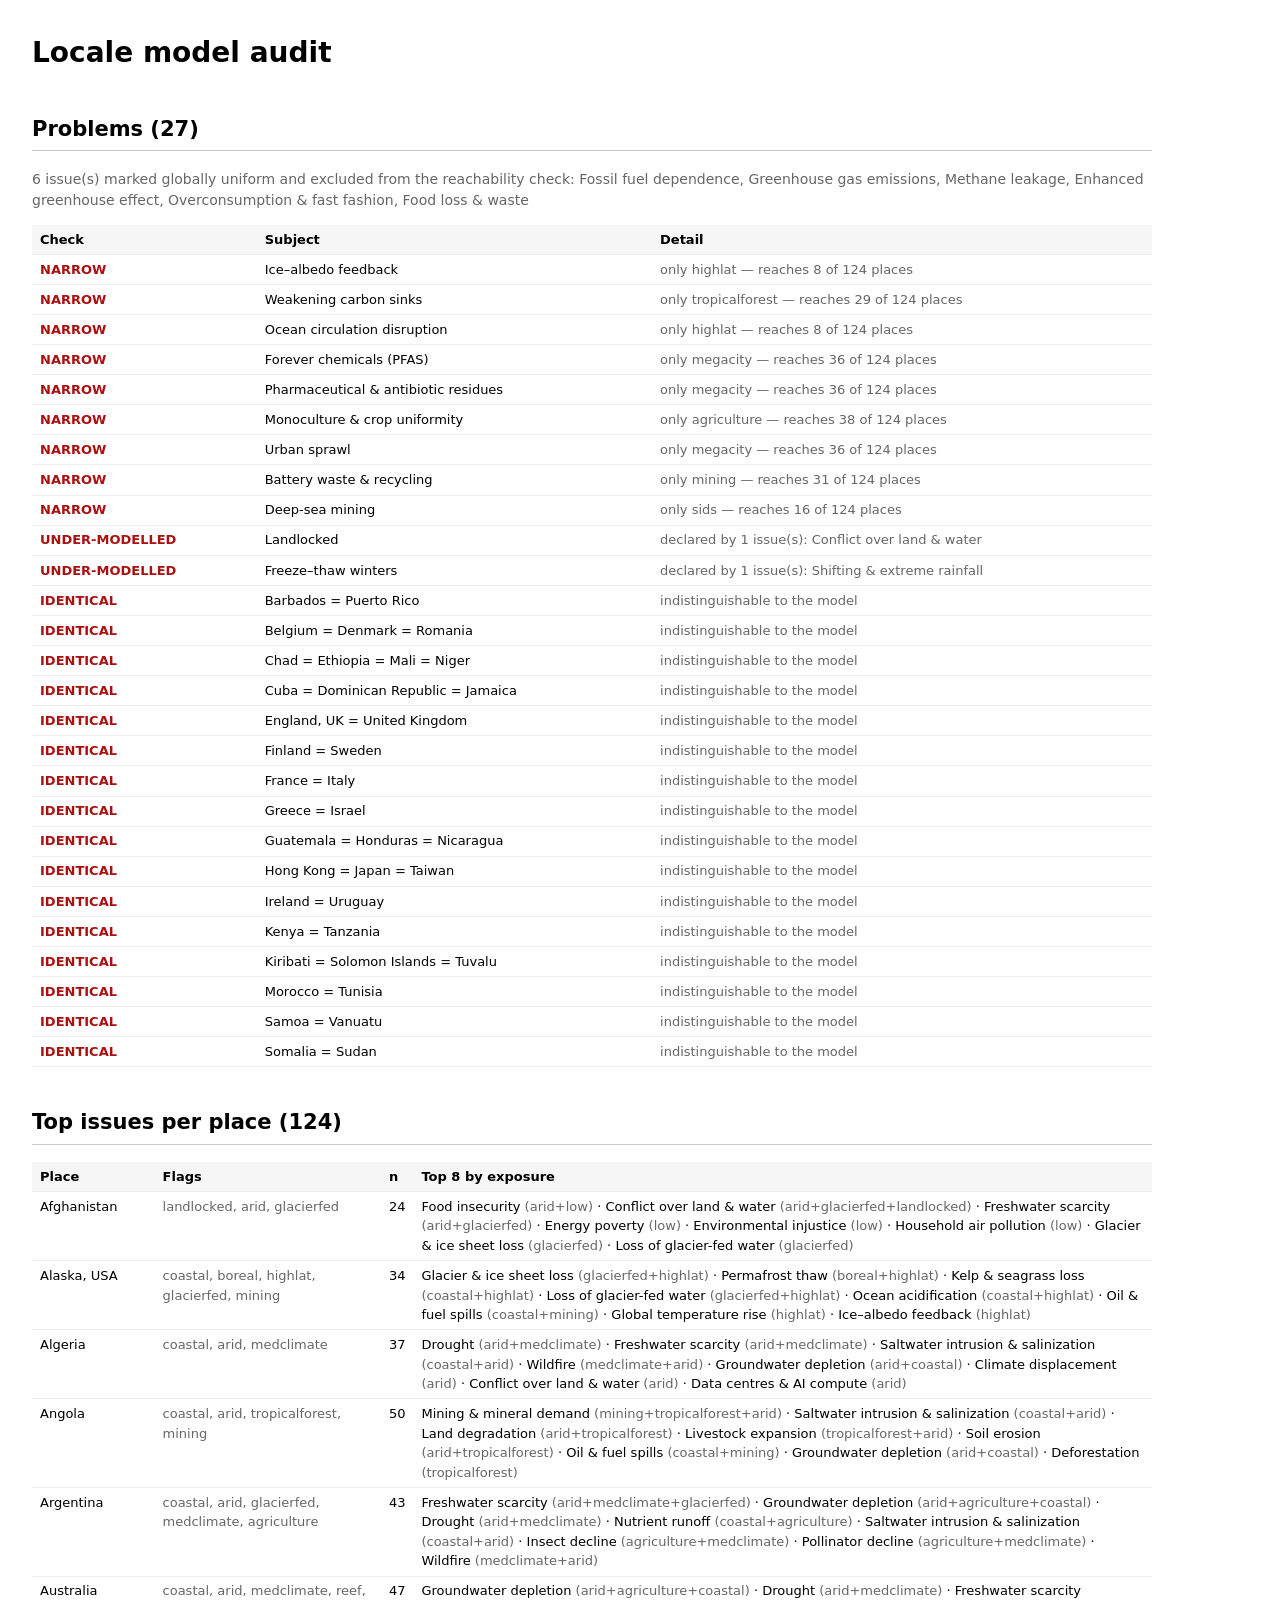
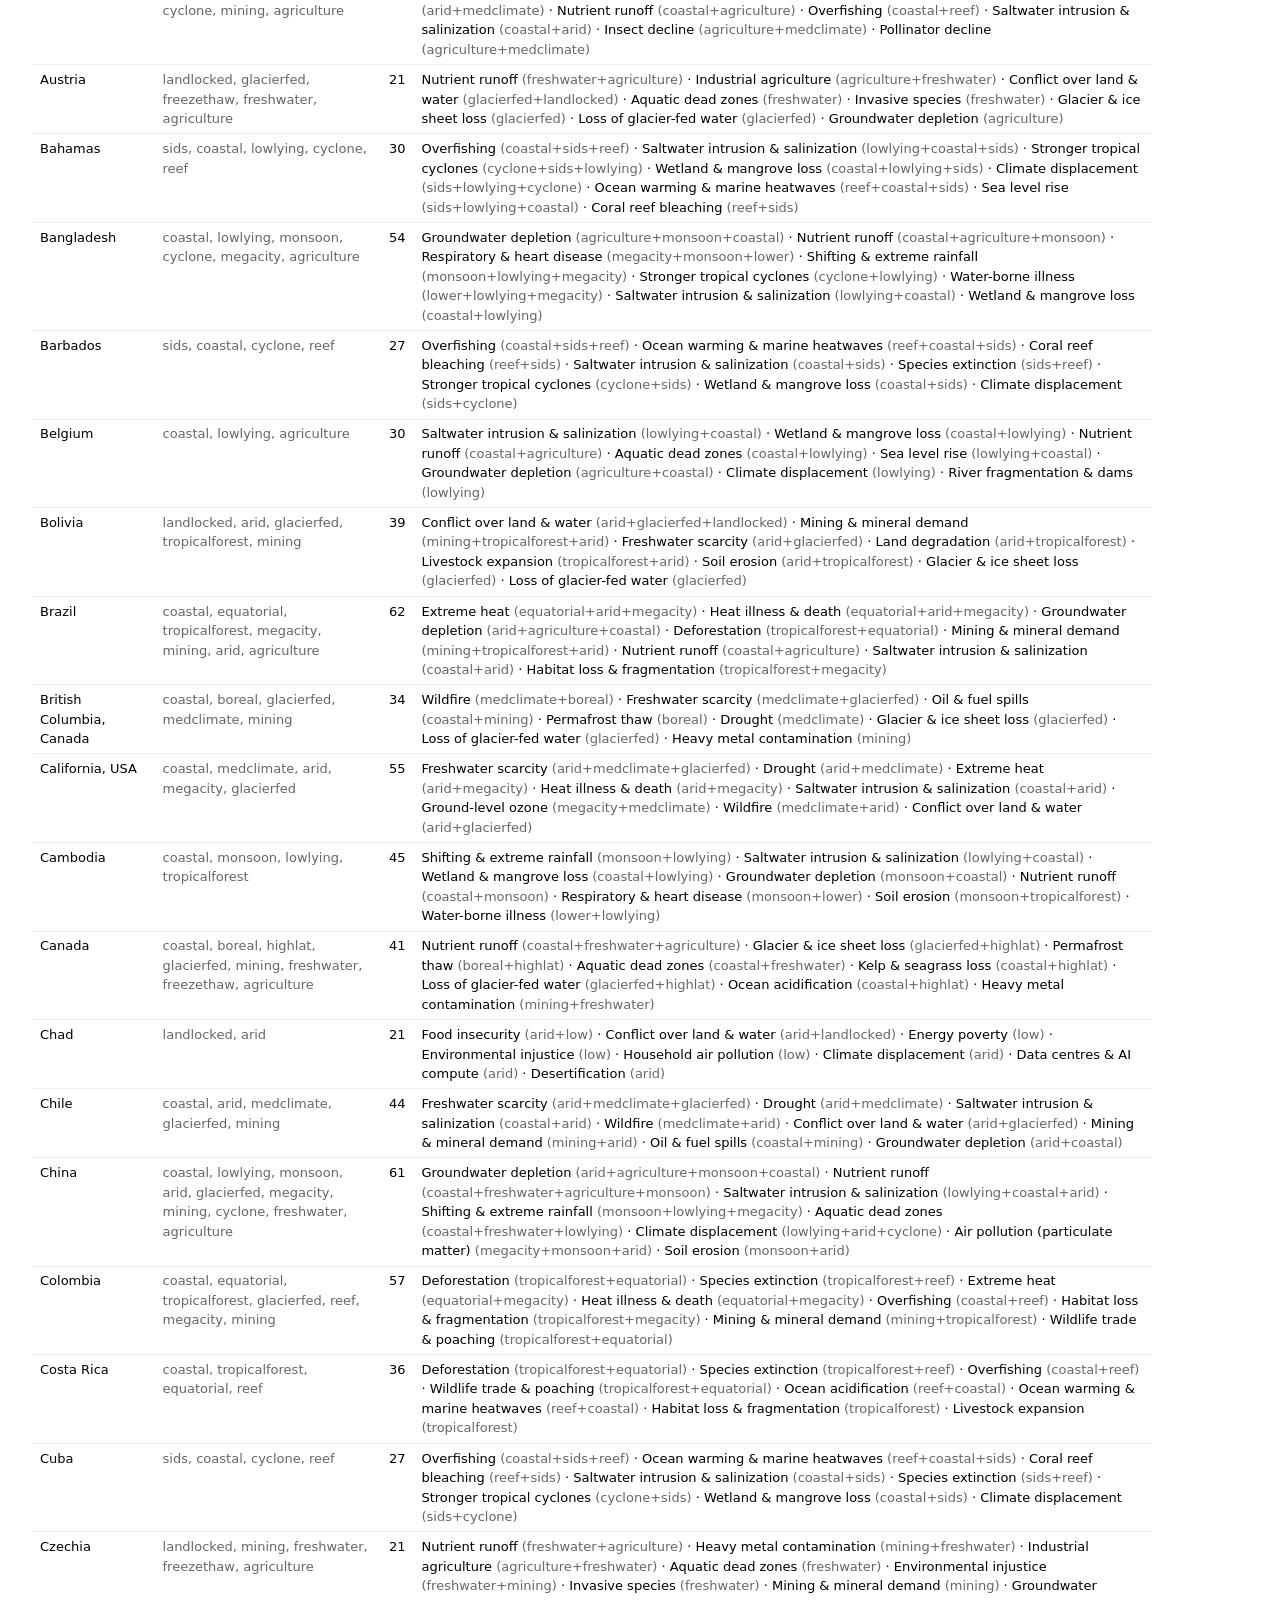
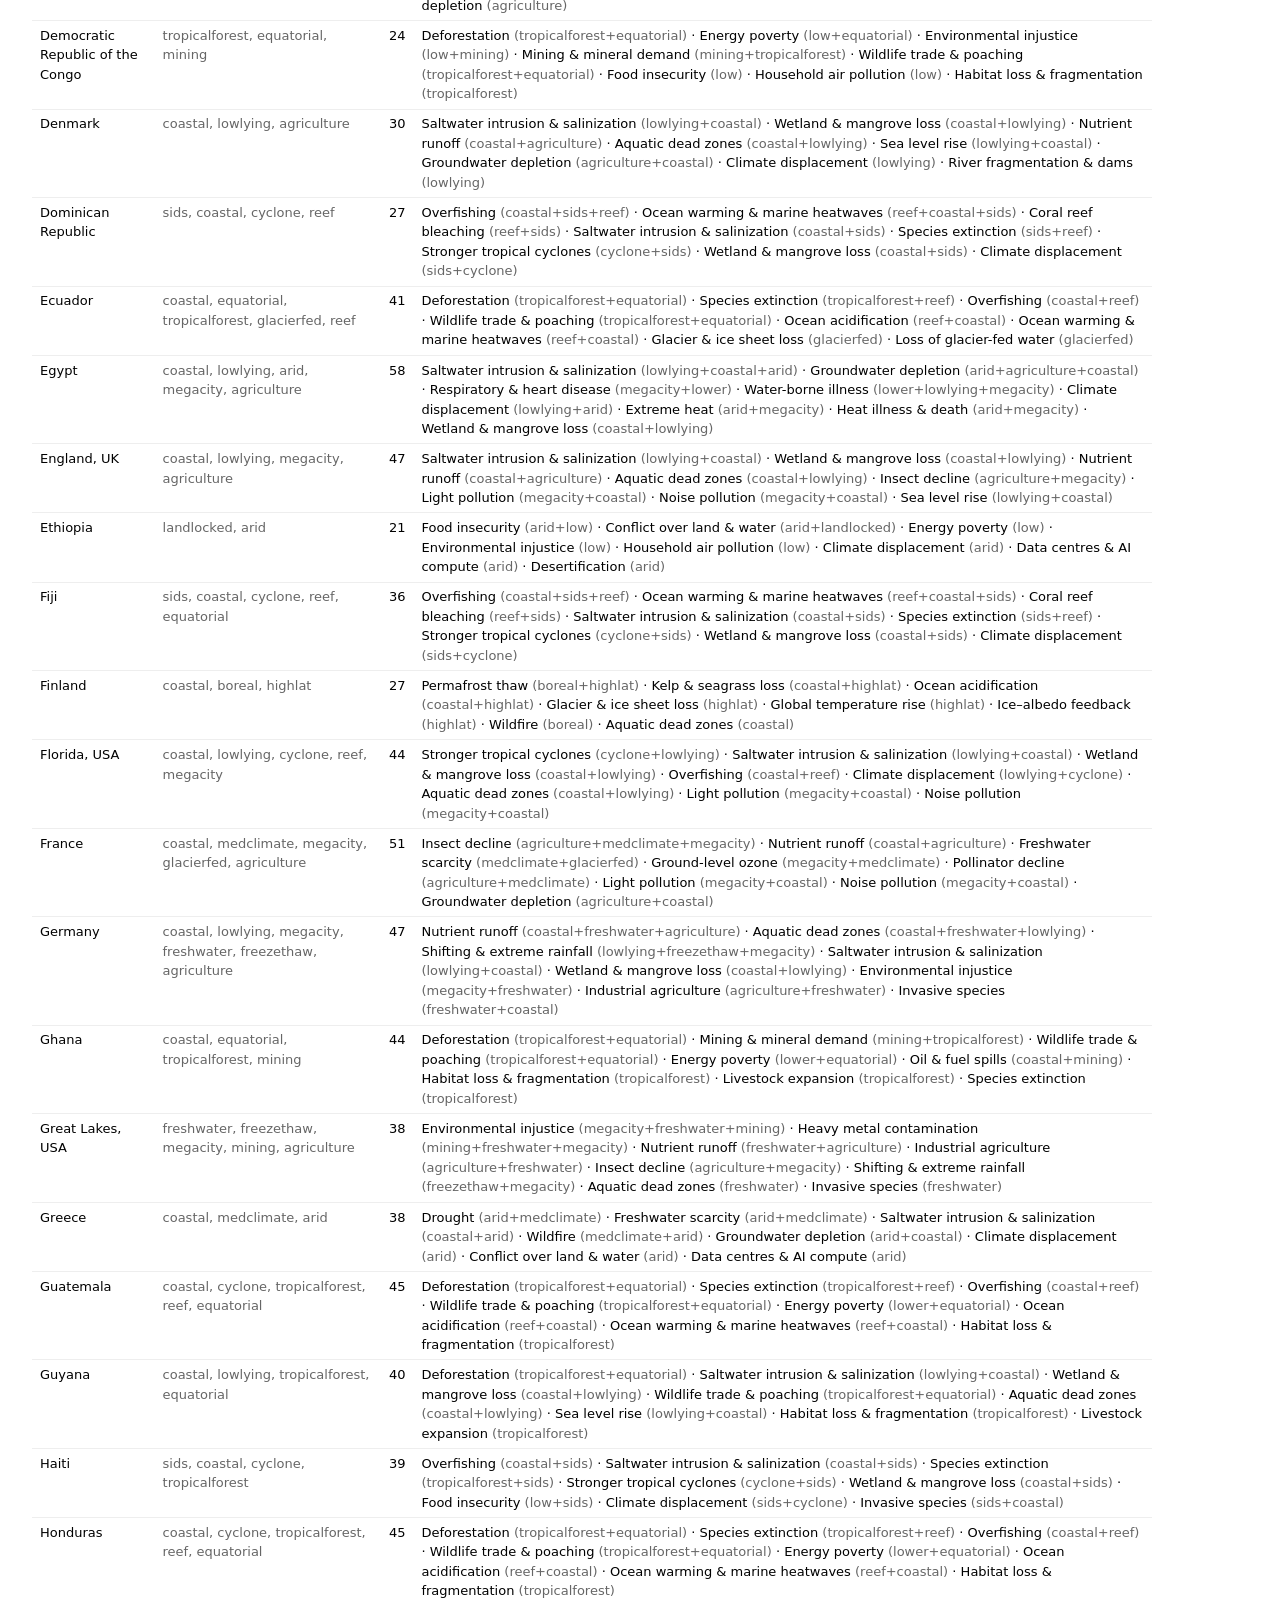
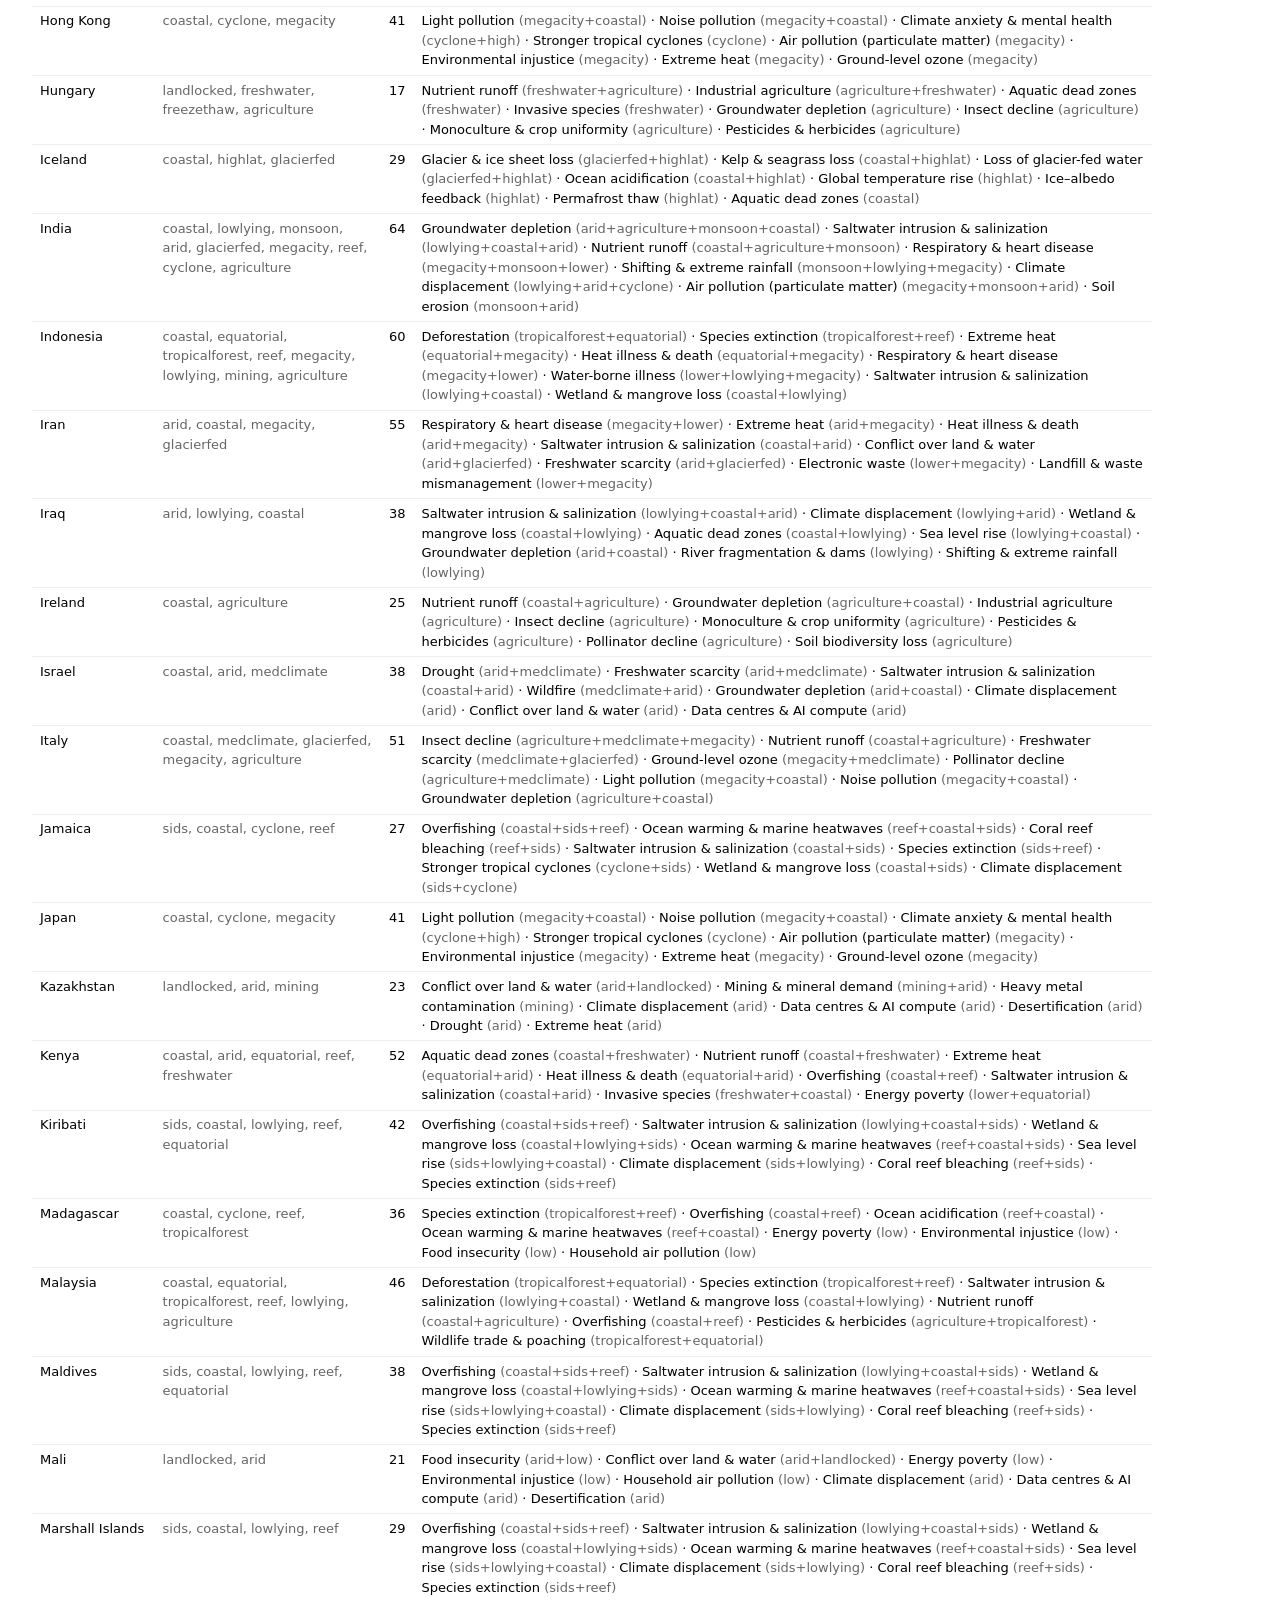
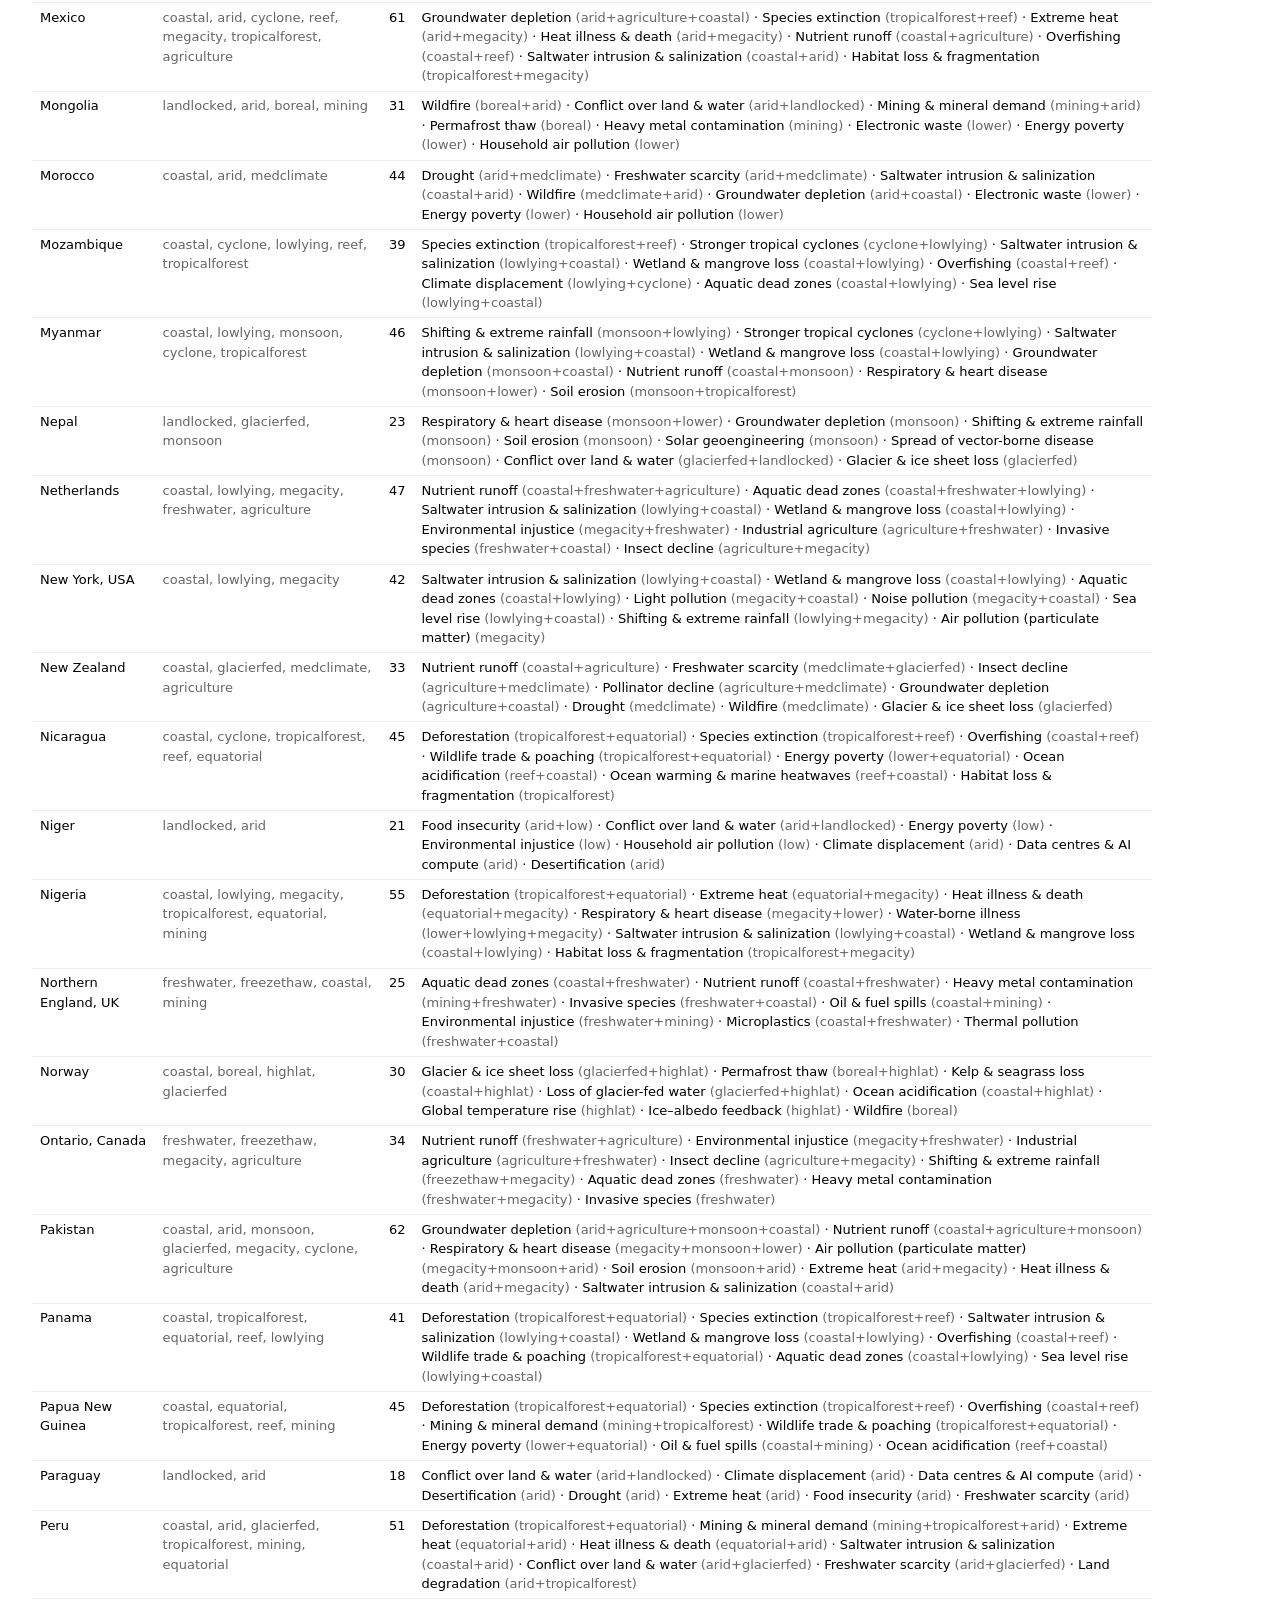
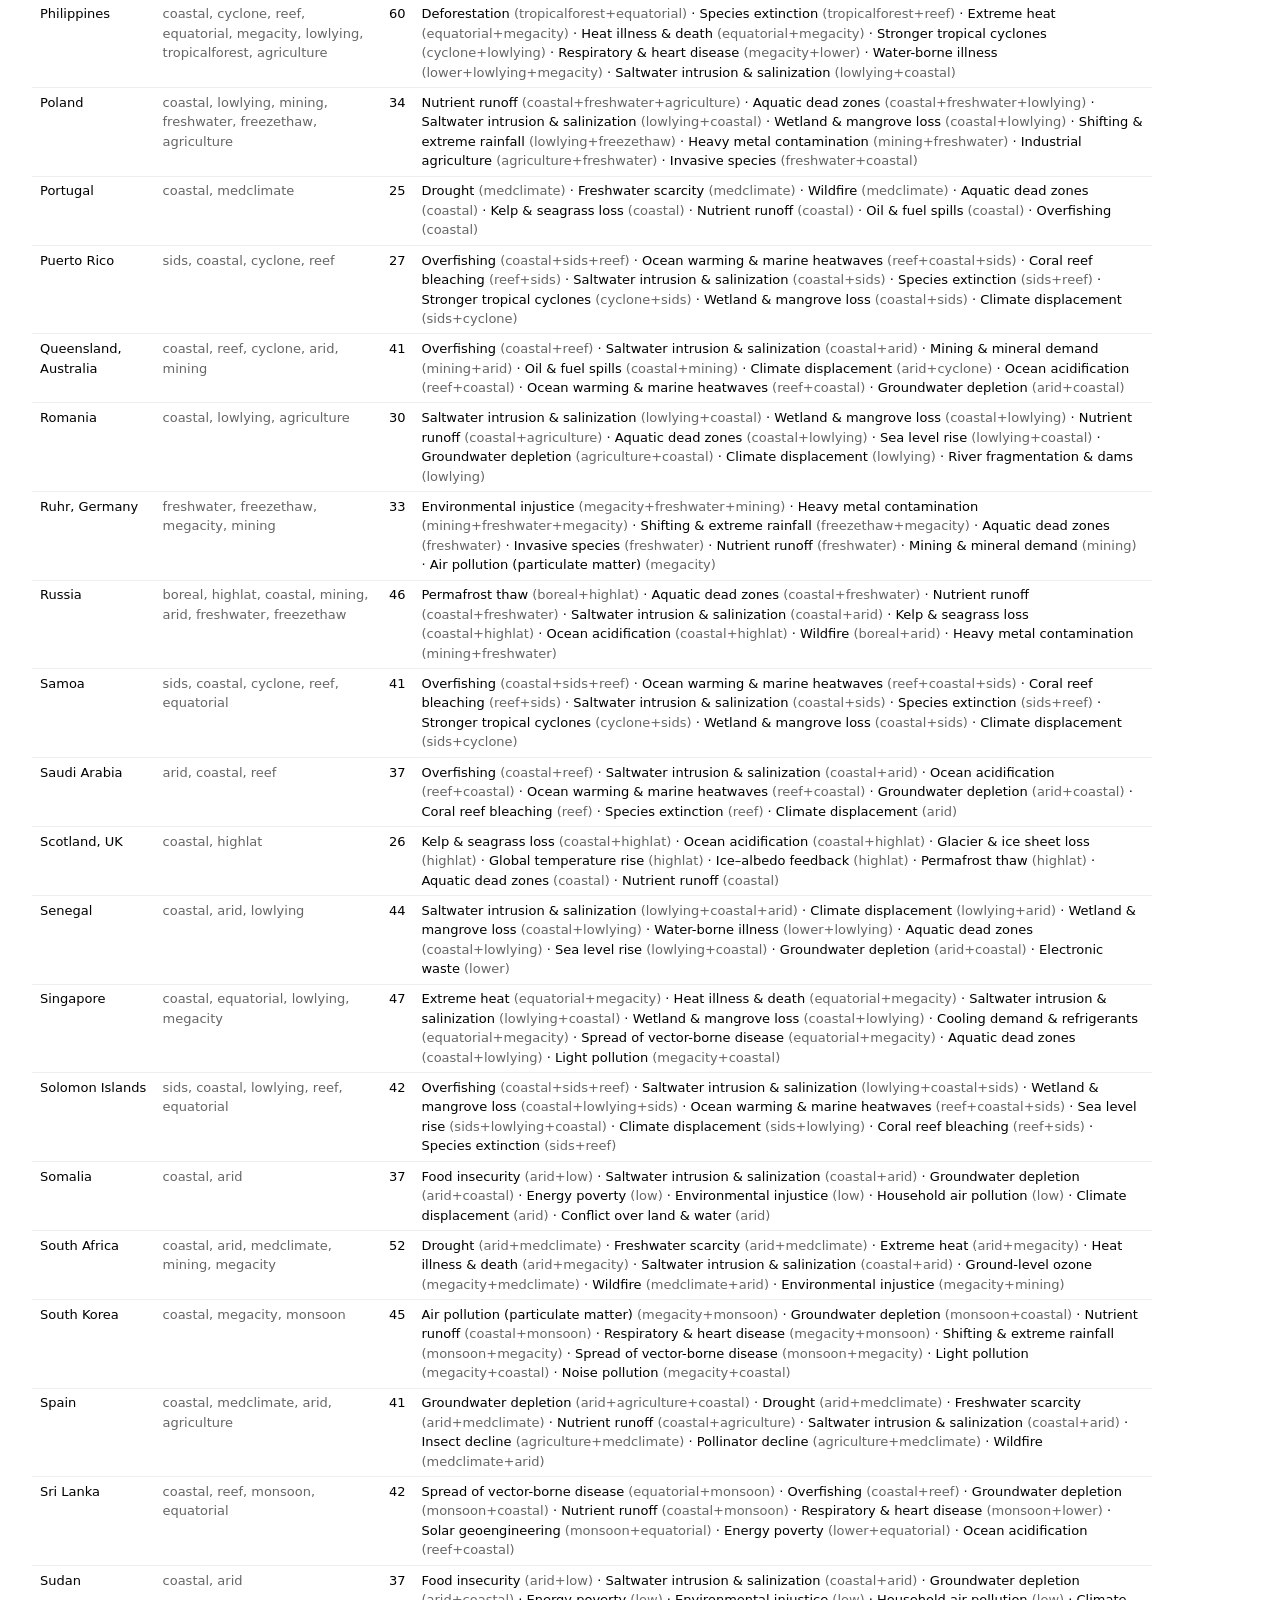
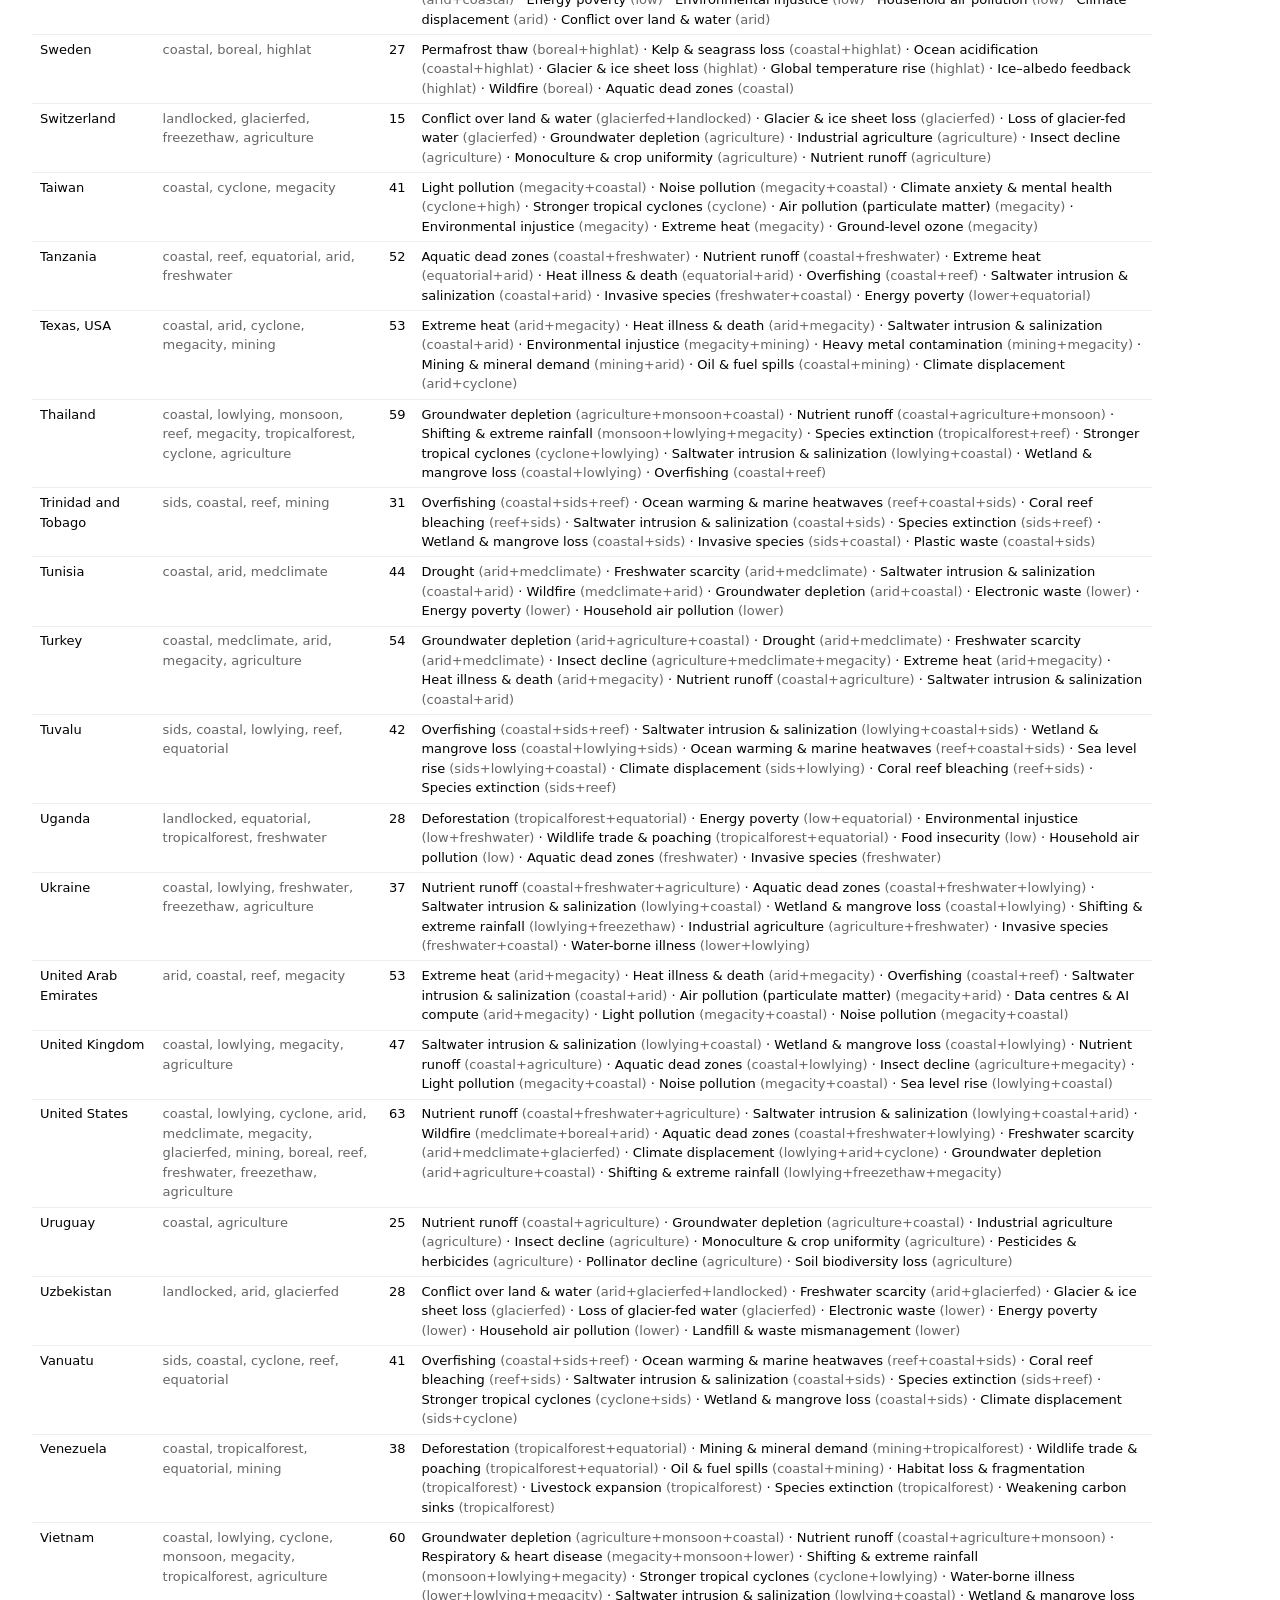
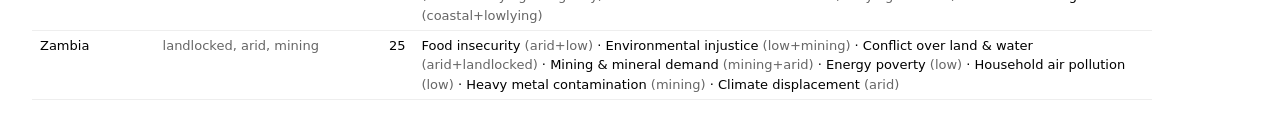
==== tools/locale-audit.html @ 2f81d29c "Audit the locale model, then fix what the audit found tools/locale-audit.html ranks every issue for " ====
<!doctype html>
<meta charset="utf-8">
<title>Locale model audit</title>
<!--
  Ranks every issue for every place using the app's own ECO_LOCALE.assess, and flags
  the shapes that mean a rule is wrong rather than merely coarse.

  It loads src/locale.js rather than reimplementing the scoring, for the same reason
  tools/linkdata.py exists: a second copy of the logic drifts, and then the audit
  blesses exactly the output the app gets wrong. Open it from the served root
  (http://localhost:4186/tools/locale-audit.html) so the relative paths resolve.

  What each check is for:

  UNREACHABLE   an issue with no exposure rules can never surface for anyone. It is
                invisible in the locale panel no matter where the user says they are.
  NARROW        an issue reachable from only one flag is a guess about geography, not
                a rule -- `pesticides` pointing only at tropicalforest meant no
                temperate farming region ever saw it.
  THIN PLACE    a place matching very few issues usually means its flags are wrong or
                missing, not that it has no environmental problems.
  IDENTICAL     two places with identical output are indistinguishable to the model.
                Fine for Tuvalu and Kiribati; a bug for Ireland and Uruguay.
  UNDER-MODELLED a flag almost no issue declares does nothing for the places carrying
                it, so those places fall back to whatever else they happen to have.
  IMPOSSIBLE    a marine issue surfacing for a landlocked place would mean the rules
                engine is not doing what it claims. Structurally it cannot happen;
                the check exists so that stays true.
-->
<style>
  body { font: 14px/1.5 system-ui, sans-serif; margin: 2rem; max-width: 70rem; }
  h2 { margin-top: 2.5rem; border-bottom: 1px solid #ccc; padding-bottom: .3rem; }
  table { border-collapse: collapse; width: 100%; margin-top: .5rem; }
  td, th { border-bottom: 1px solid #eee; padding: .3rem .5rem; text-align: left;
           vertical-align: top; font-size: 13px; }
  th { background: #f6f6f6; }
  .bad { color: #a11; font-weight: 600; }
  .ok { color: #161; }
  .muted { color: #666; }
  code { background: #f2f2f2; padding: 0 .25rem; border-radius: 3px; }
  #out { white-space: normal; }
</style>
<h1>Locale model audit</h1>
<div id="out">Loading…</div>

<script src="../data/schema.js"></script>
<script src="../data/nodes-a.js"></script>
<script src="../data/nodes-b.js"></script>
<script src="../data/nodes-c.js"></script>
<script src="../data/solutions.js"></script>
<script src="../data/links.js"></script>
<script src="../data/links-c.js"></script>
<script src="../data/keywords.js"></script>
<script src="../data/regions.js"></script>
<script src="../src/locale.js"></script>
<script>
(function () {
  const R = window.ECO_REGIONS;
  const L = window.ECO_LOCALE;
  const issues = window.ECO.nodes.filter(n => n.kind === 'issue');
  const links = window.ECO.links;
  const esc = s => String(s).replace(/[&<>]/g, c => ({ '&': '&amp;', '<': '&lt;', '>': '&gt;' }[c]));

  const THIN_PLACE = 10;      // issues; below this a place is telling us its flags are wrong
  const NARROW_ISSUE = 1;     // exposure rules; at or below this the rule is a guess
  const UNDER_MODELLED = 2;   // issues declaring a flag

  /* Issues that require a sea to be next to. Deliberately excludes oil-spills, which
     the first run flagged for Bolivia, Mongolia and the Ruhr: that node covers inland
     pipeline and fuel spills too and legitimately declares `mining`. The check found
     a real bug on its first run -- coral-bleaching declared `equatorial`, so landlocked
     DRC and Uganda surfaced reef bleaching at high exposure -- and one false positive
     of its own, which is this line. */
  const MARINE = ['coral-bleaching', 'kelp-seagrass-loss', 'overfishing', 'acidification',
                  'sea-level', 'deep-sea-mining'];

  const assessed = R.PLACES.map(p => {
    const a = L.assess(issues, links, p);
    return { place: p, exposed: a.exposed, key: a.exposed.map(r => r.node.id).join(',') };
  });

  const out = [];
  const problems = [];

  /* ── issue reachability ────────────────────────────────────────────────── */
  const ruleCount = {};
  issues.forEach(n => { ruleCount[n.id] = (n.local.exp || []).length; });
  const reach = {};
  issues.forEach(n => { reach[n.id] = 0; });
  assessed.forEach(a => a.exposed.forEach(r => { reach[r.node.id]++; }));

  /* `local.uniform` marks an issue whose exposure genuinely does not vary by place --
     the greenhouse effect is the same physics everywhere, and emissions are a global
     stock. Those legitimately have no exposure rules, and without the marker they were
     indistinguishable from an issue whose rules someone forgot to write. */
  const unreachable = issues.filter(n => ruleCount[n.id] === 0 && !n.local.uniform);
  const uniform = issues.filter(n => n.local.uniform);
  const narrow = issues.filter(n => ruleCount[n.id] > 0 && ruleCount[n.id] <= NARROW_ISSUE);

  unreachable.forEach(n => problems.push(['UNREACHABLE', n.label,
    'no exposure rules and not marked uniform — cannot surface for any place']));
  narrow.forEach(n => problems.push(['NARROW', n.label,
    'only ' + (n.local.exp || []).map(e => e[0]).join(', ')
    + ' — reaches ' + reach[n.id] + ' of ' + R.PLACES.length + ' places']));

  /* ── flags almost nothing declares ─────────────────────────────────────── */
  const declaredBy = {};
  Object.keys(R.FLAGS).forEach(f => { declaredBy[f] = []; });
  issues.forEach(n => (n.local.exp || []).forEach(([t]) => {
    if (declaredBy[t]) declaredBy[t].push(n.label);
  }));
  Object.entries(declaredBy).forEach(([f, list]) => {
    if (list.length < UNDER_MODELLED) problems.push(['UNDER-MODELLED', R.FLAGS[f].label,
      'declared by ' + list.length + ' issue(s)' + (list.length ? ': ' + list.join(', ') : '')]);
  });

  /* ── thin and identical places ─────────────────────────────────────────── */
  assessed.forEach(a => {
    if (a.exposed.length < THIN_PLACE) problems.push(['THIN PLACE', a.place.name,
      'matches only ' + a.exposed.length + ' issues from flags [' + a.place.flags.join(', ') + ']']);
  });
  const byKey = {};
  assessed.forEach(a => { (byKey[a.key] = byKey[a.key] || []).push(a.place.name); });
  Object.values(byKey).filter(g => g.length > 1).forEach(g => {
    problems.push(['IDENTICAL', g.join(' = '), 'indistinguishable to the model']);
  });

  /* ── structural impossibility ──────────────────────────────────────────── */
  assessed.forEach(a => {
    if (a.place.flags.includes('coastal') || a.place.flags.includes('sids')) return;
    a.exposed.forEach(r => {
      if (MARINE.includes(r.node.id)) problems.push(['IMPOSSIBLE', a.place.name,
        'landlocked place surfaced marine issue "' + r.node.label + '"']);
    });
  });

  out.push('<h2>Problems (' + problems.length + ')</h2>');
  out.push('<p class="muted">' + uniform.length + ' issue(s) marked globally uniform and '
    + 'excluded from the reachability check: '
    + uniform.map(n => esc(n.label)).join(', ') + '</p>');
  if (!problems.length) out.push('<p class="ok">None. Every issue reachable, no thin or duplicate places.</p>');
  else {
    out.push('<table><tr><th>Check</th><th>Subject</th><th>Detail</th></tr>');
    problems.forEach(([k, s, d]) => out.push(
      `<tr><td class="bad">${esc(k)}</td><td>${esc(s)}</td><td class="muted">${esc(d)}</td></tr>`));
    out.push('</table>');
  }

  /* ── the full ranking, for eyeballing ──────────────────────────────────── */
  out.push('<h2>Top issues per place (' + R.PLACES.length + ')</h2>');
  out.push('<table><tr><th>Place</th><th>Flags</th><th>n</th><th>Top 8 by exposure</th></tr>');
  assessed.slice().sort((a, b) => a.place.name.localeCompare(b.place.name)).forEach(a => {
    const top = a.exposed.slice(0, 8).map(r =>
      esc(r.node.label) + '<span class="muted"> (' + r.exposure.map(e => e.token).join('+') + ')</span>');
    out.push(`<tr><td>${esc(a.place.name)}</td>`
      + `<td class="muted">${esc(a.place.flags.join(', '))}</td>`
      + `<td${a.exposed.length < THIN_PLACE ? ' class="bad"' : ''}>${a.exposed.length}</td>`
      + `<td>${top.join(' · ') || '<span class="bad">nothing</span>'}</td></tr>`);
  });
  out.push('</table>');

  document.getElementById('out').innerHTML = out.join('\n');
})();
</script>
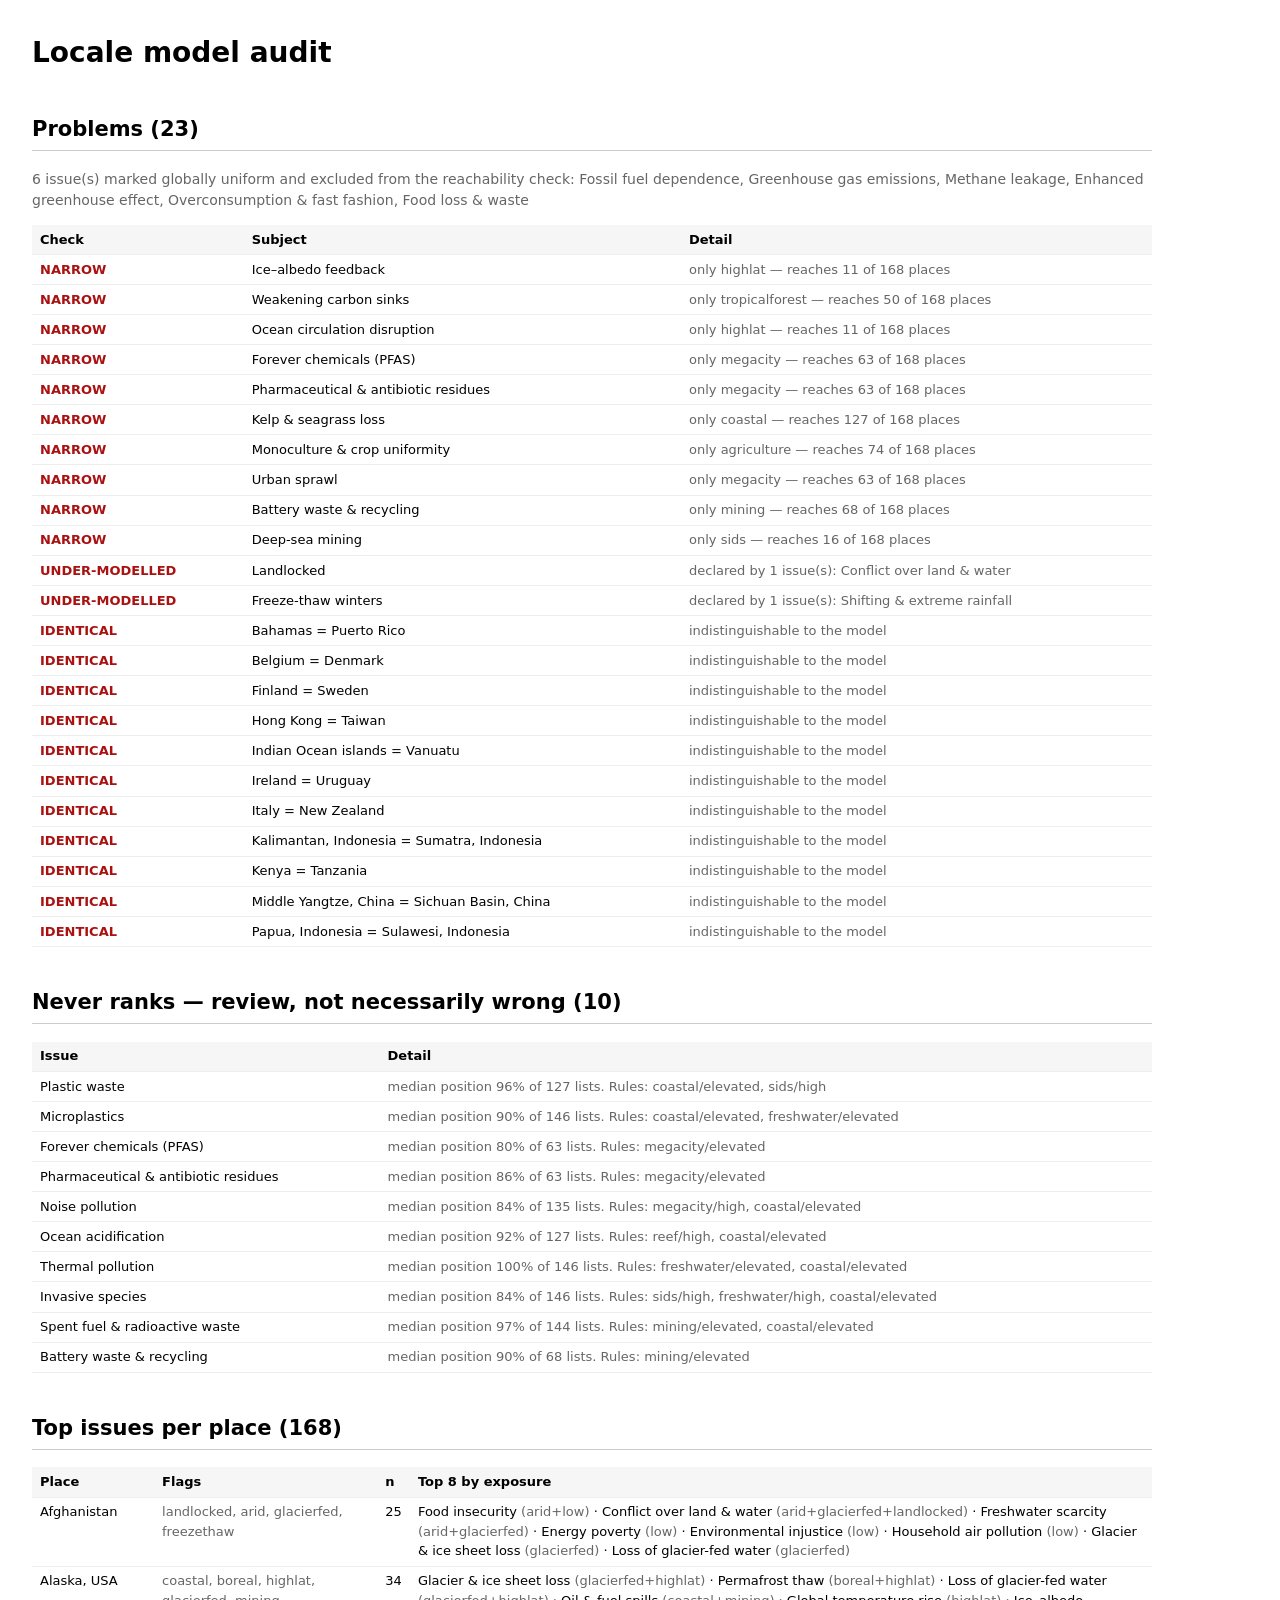
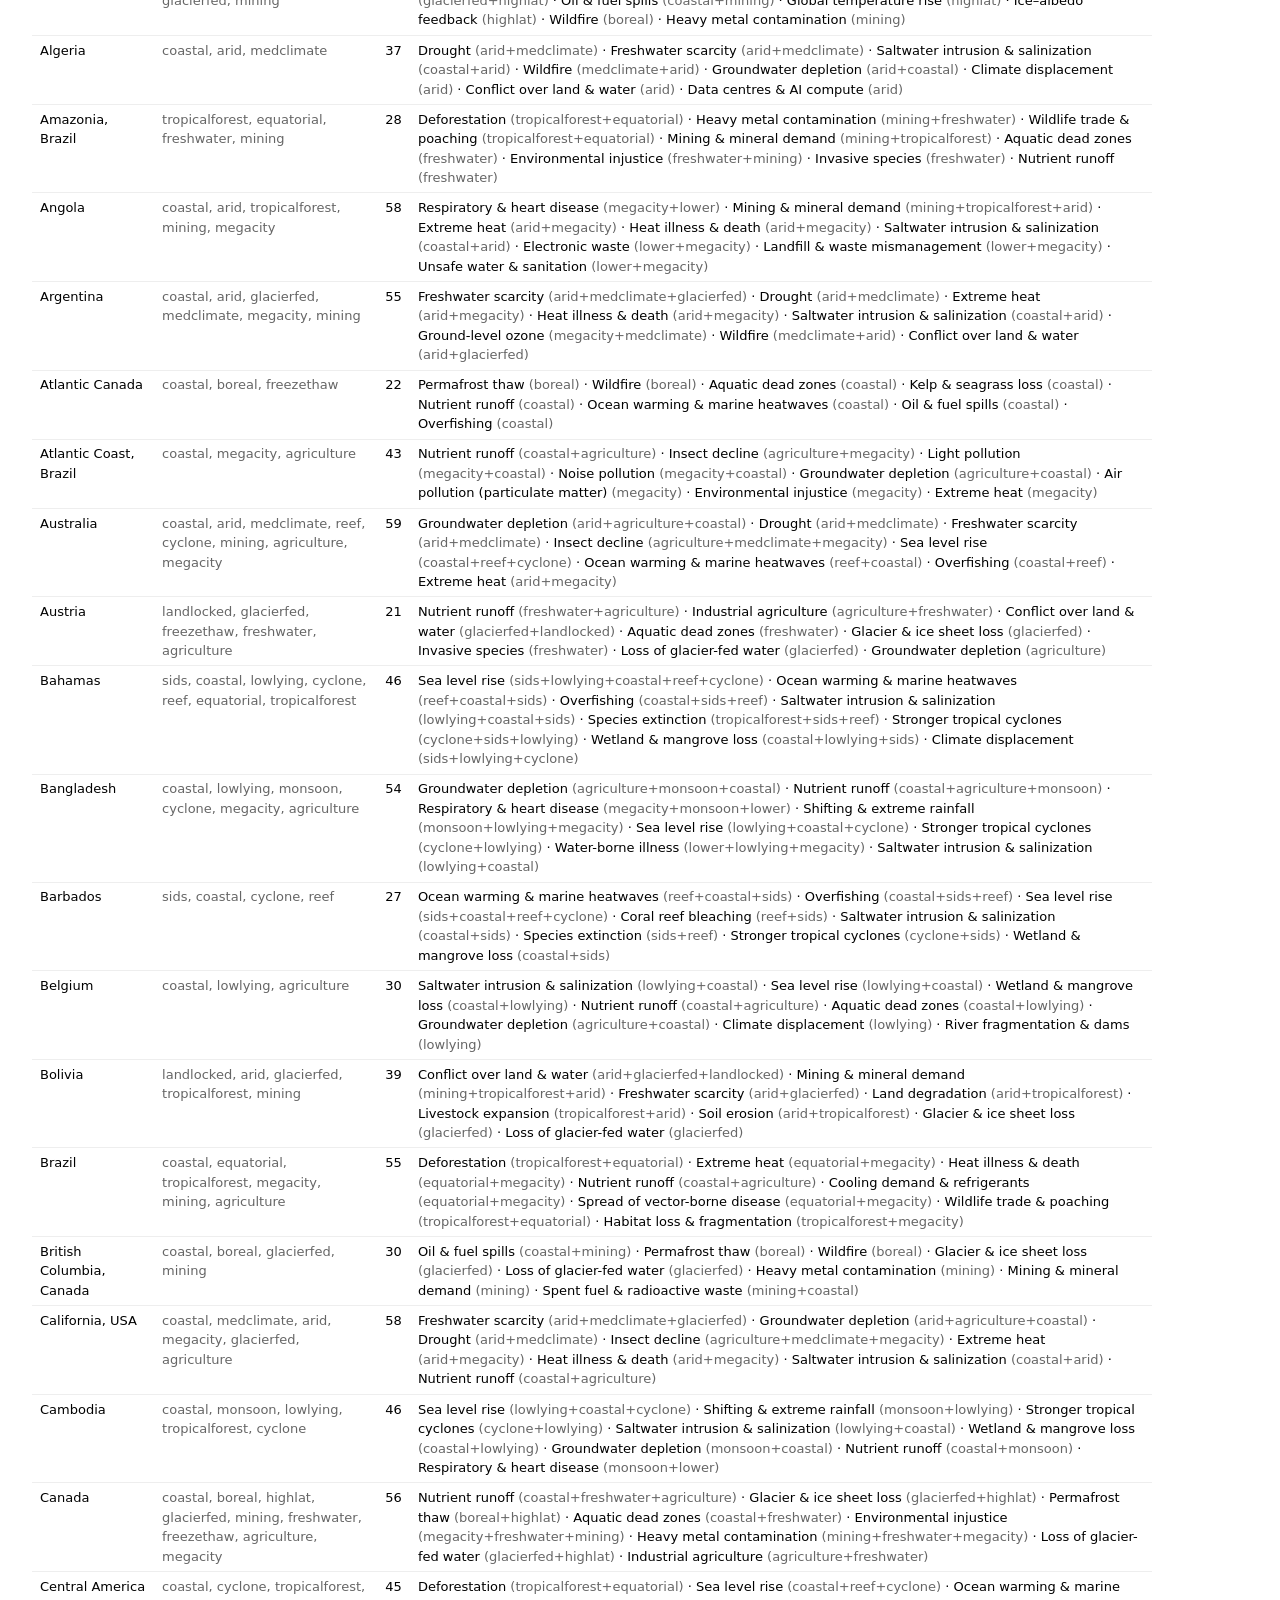
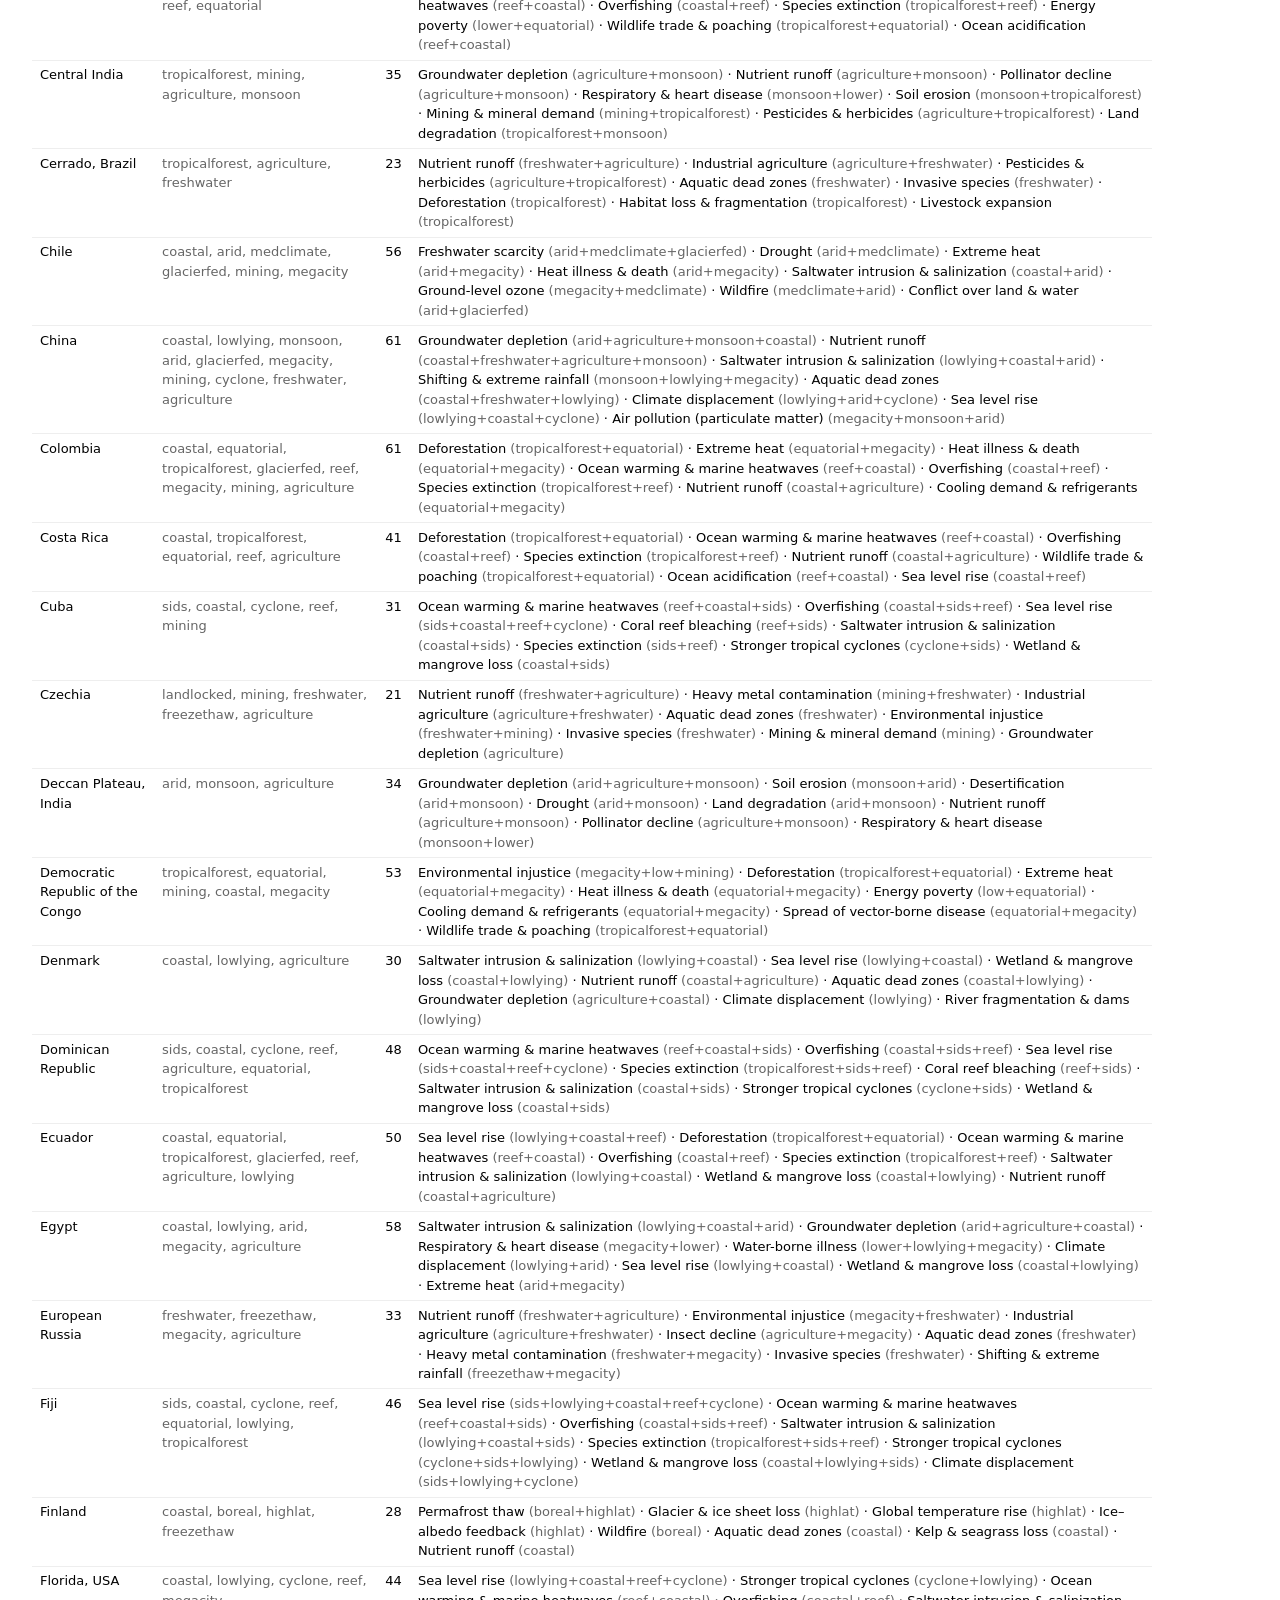
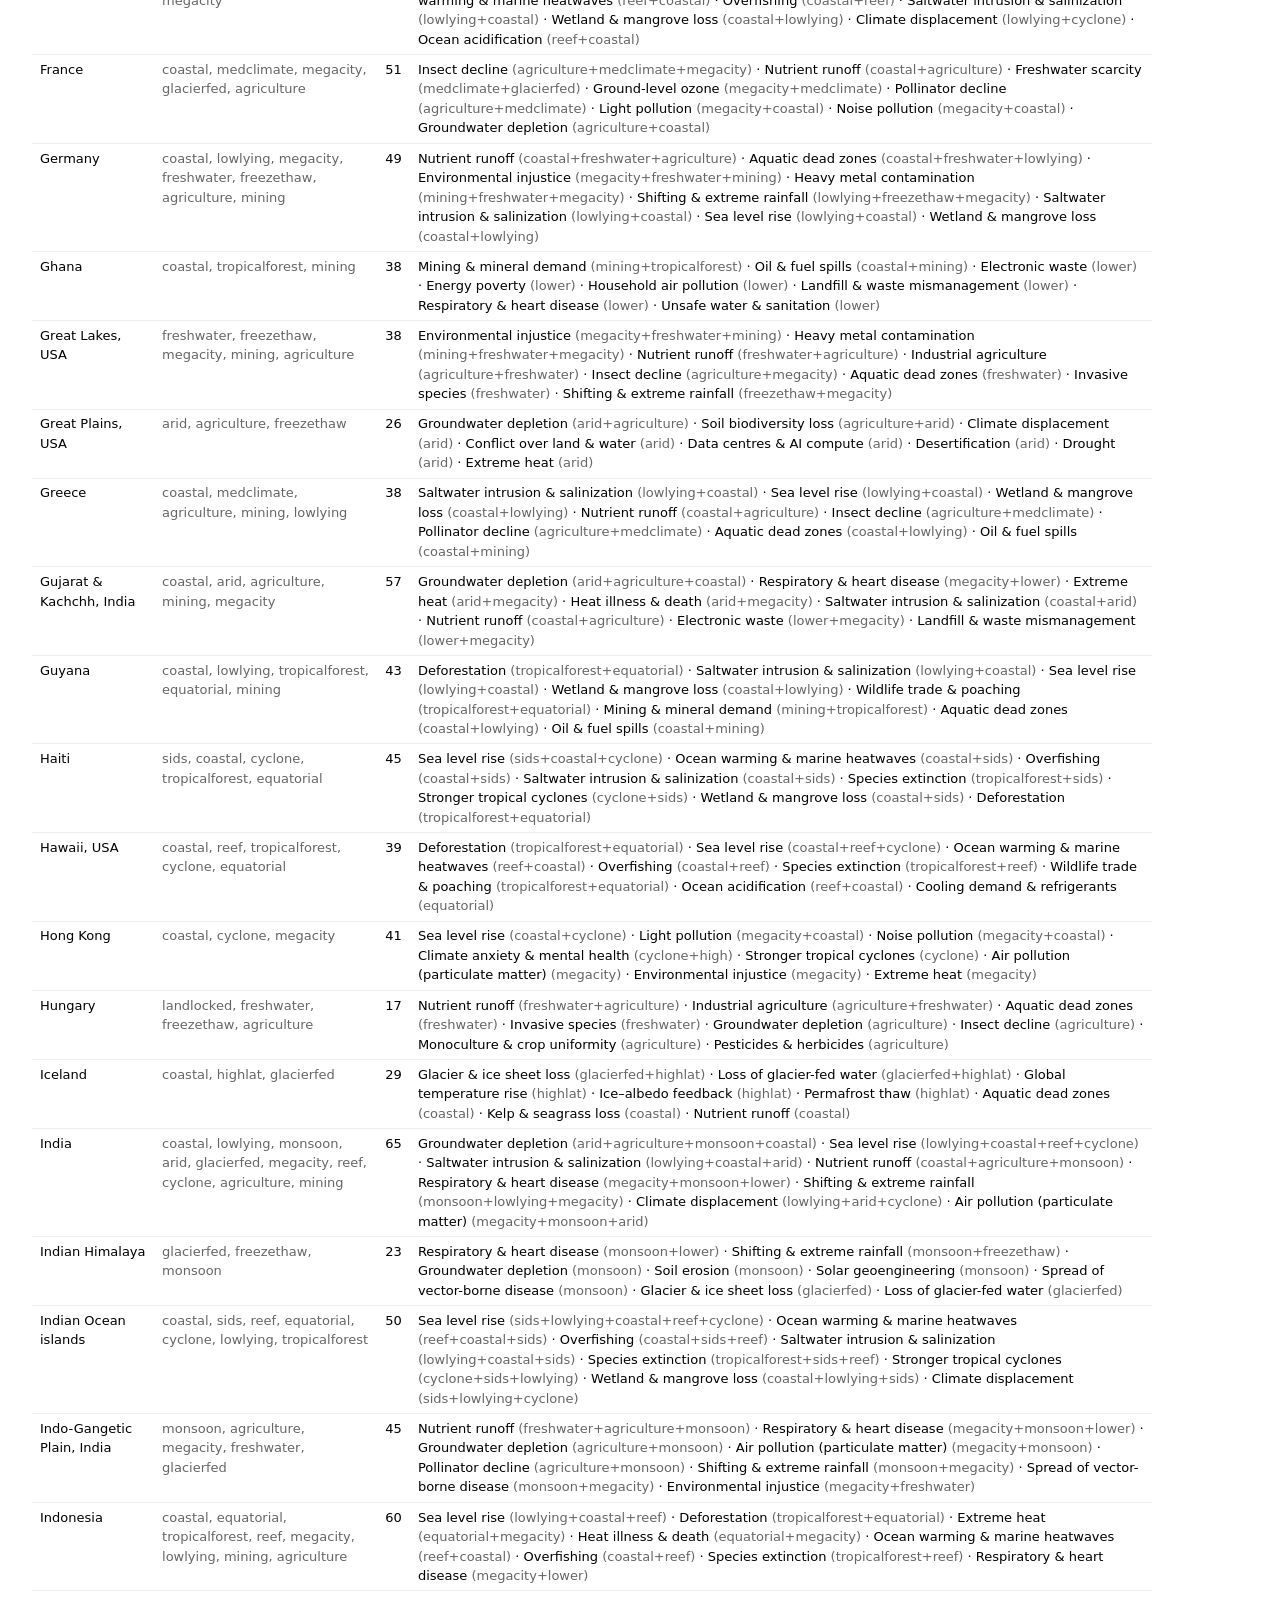
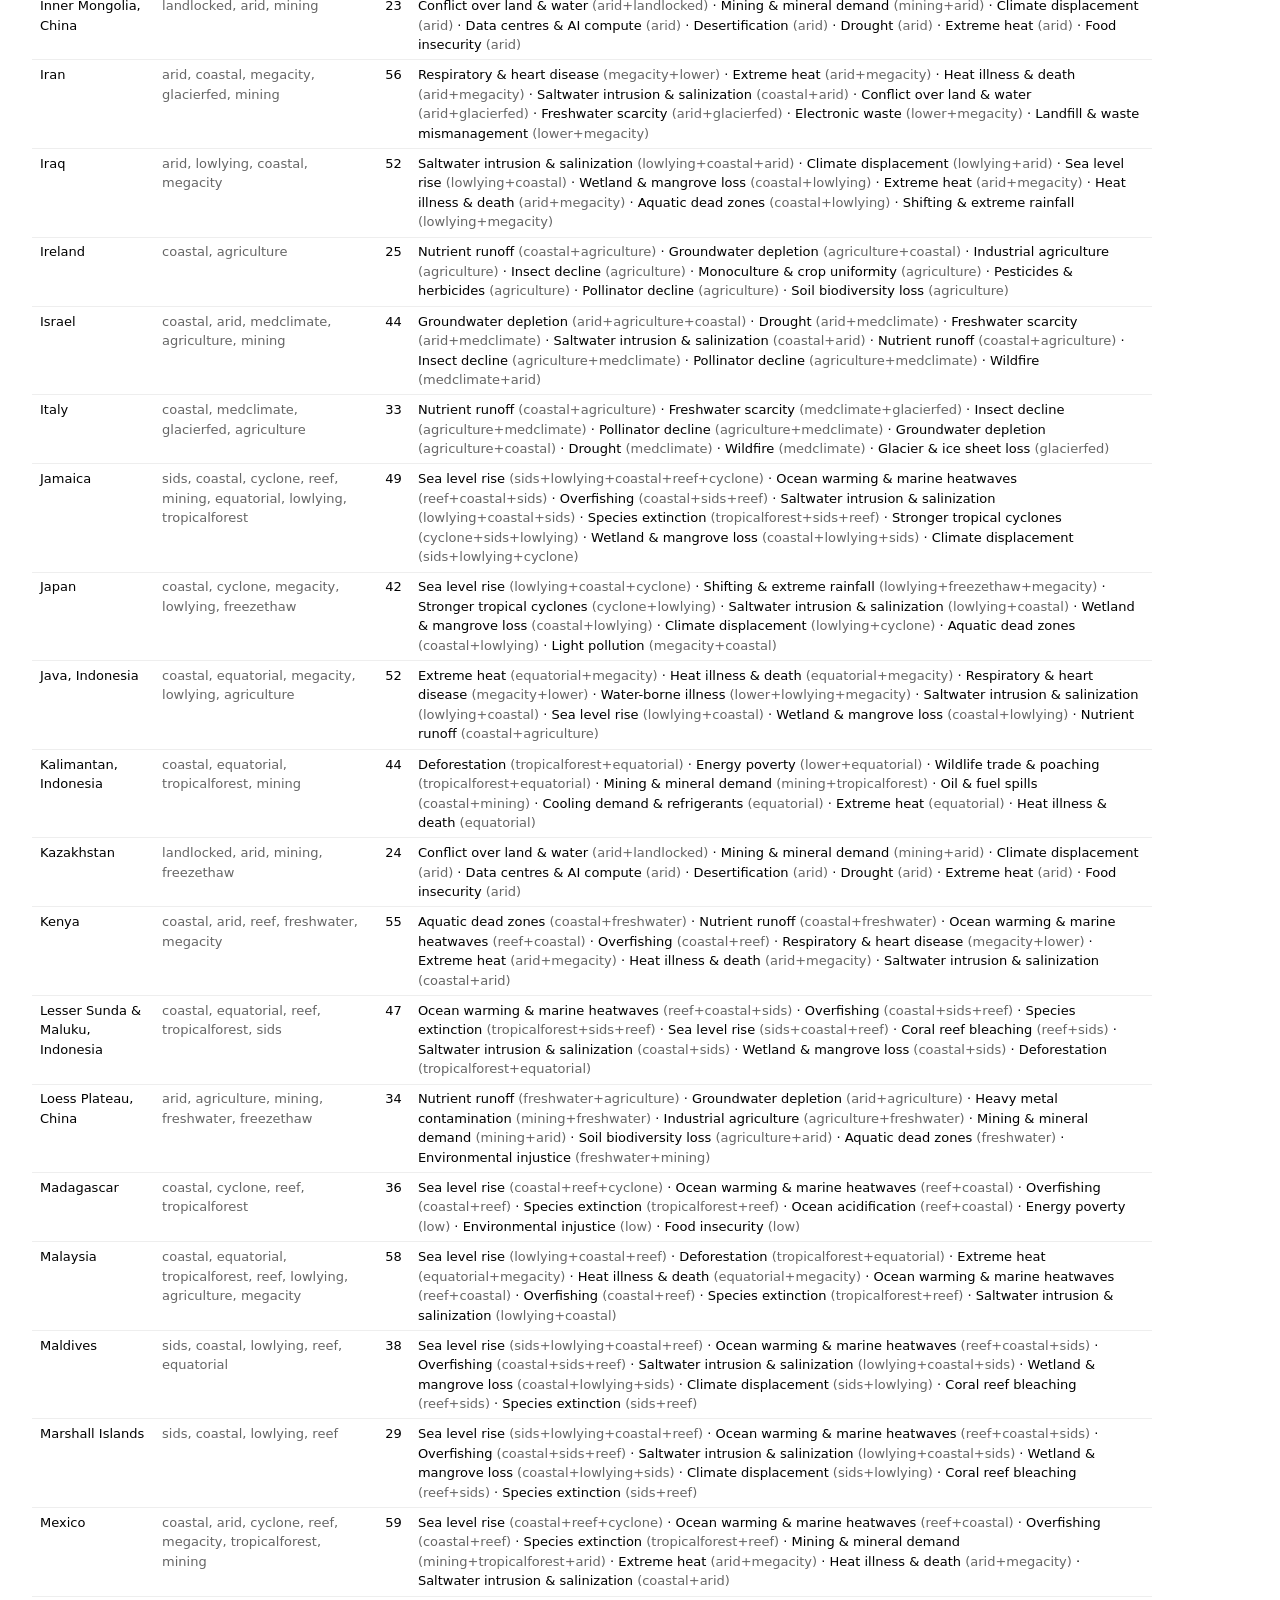
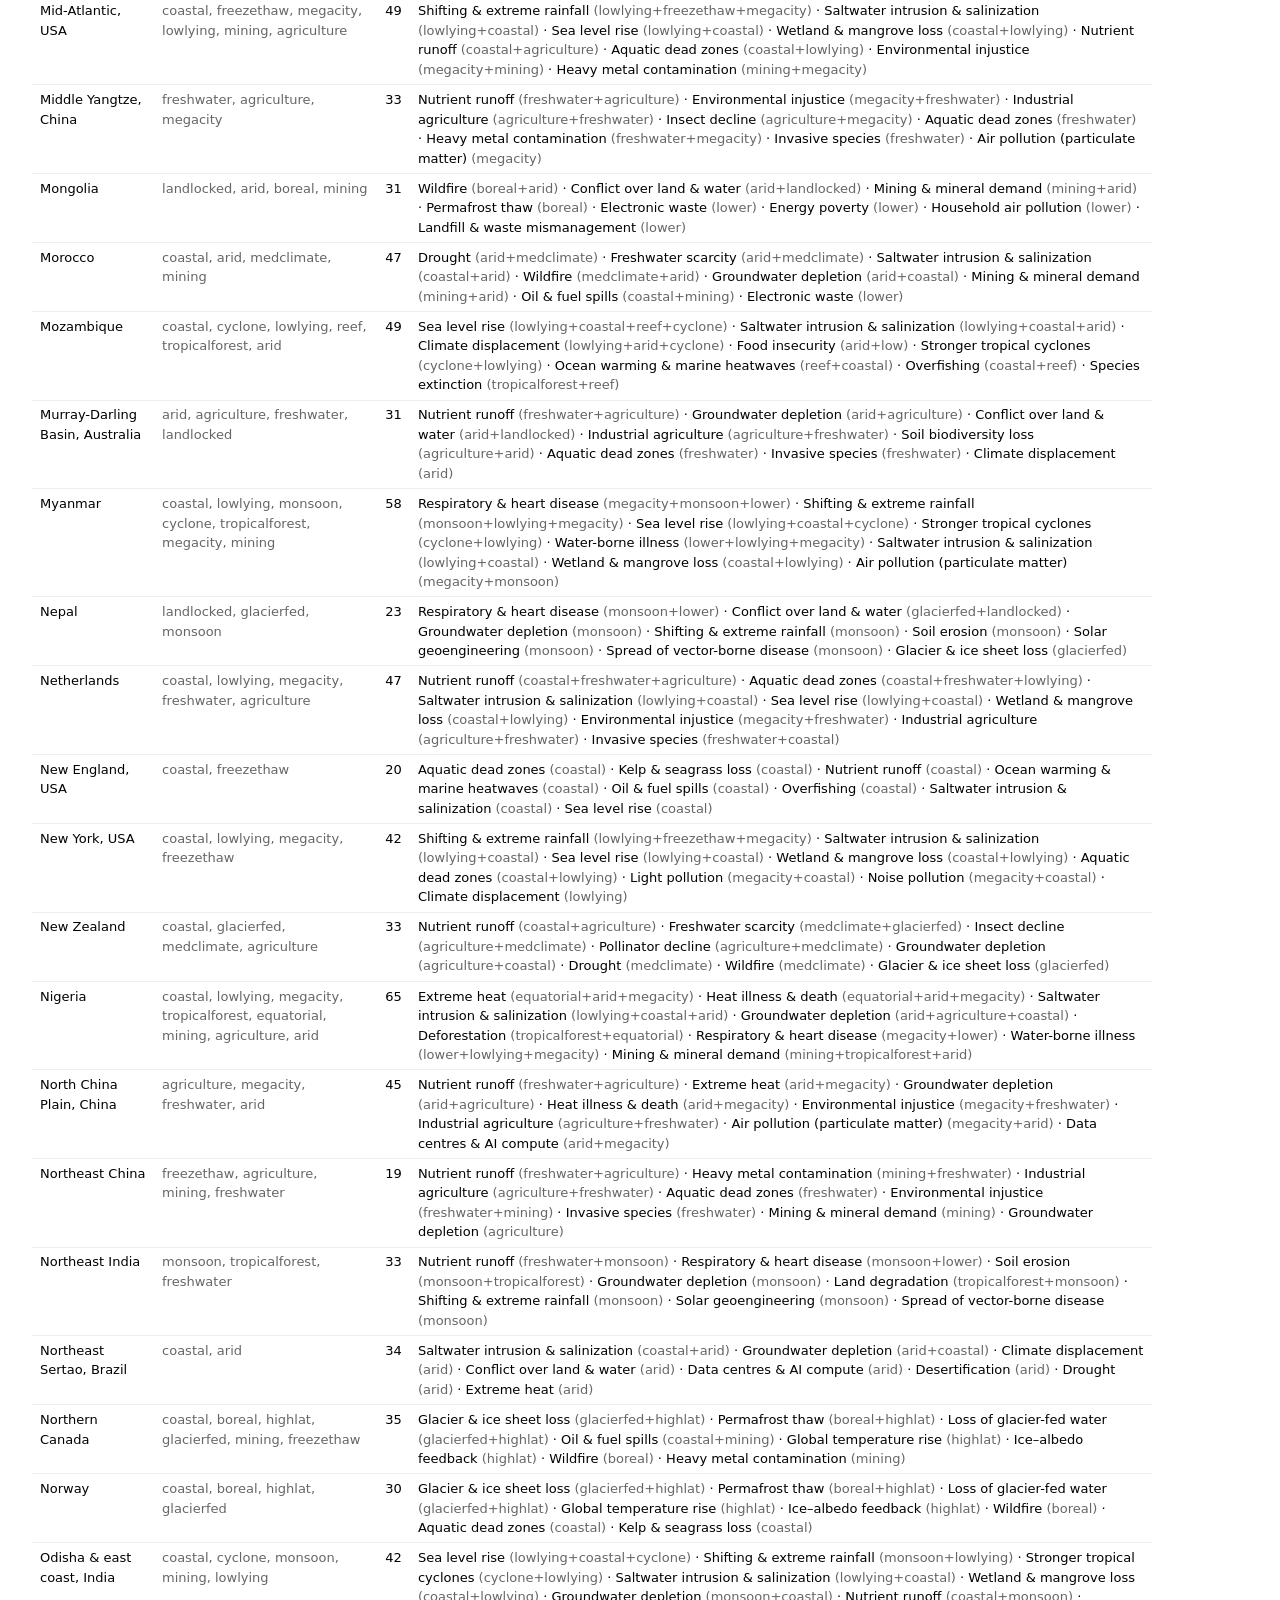
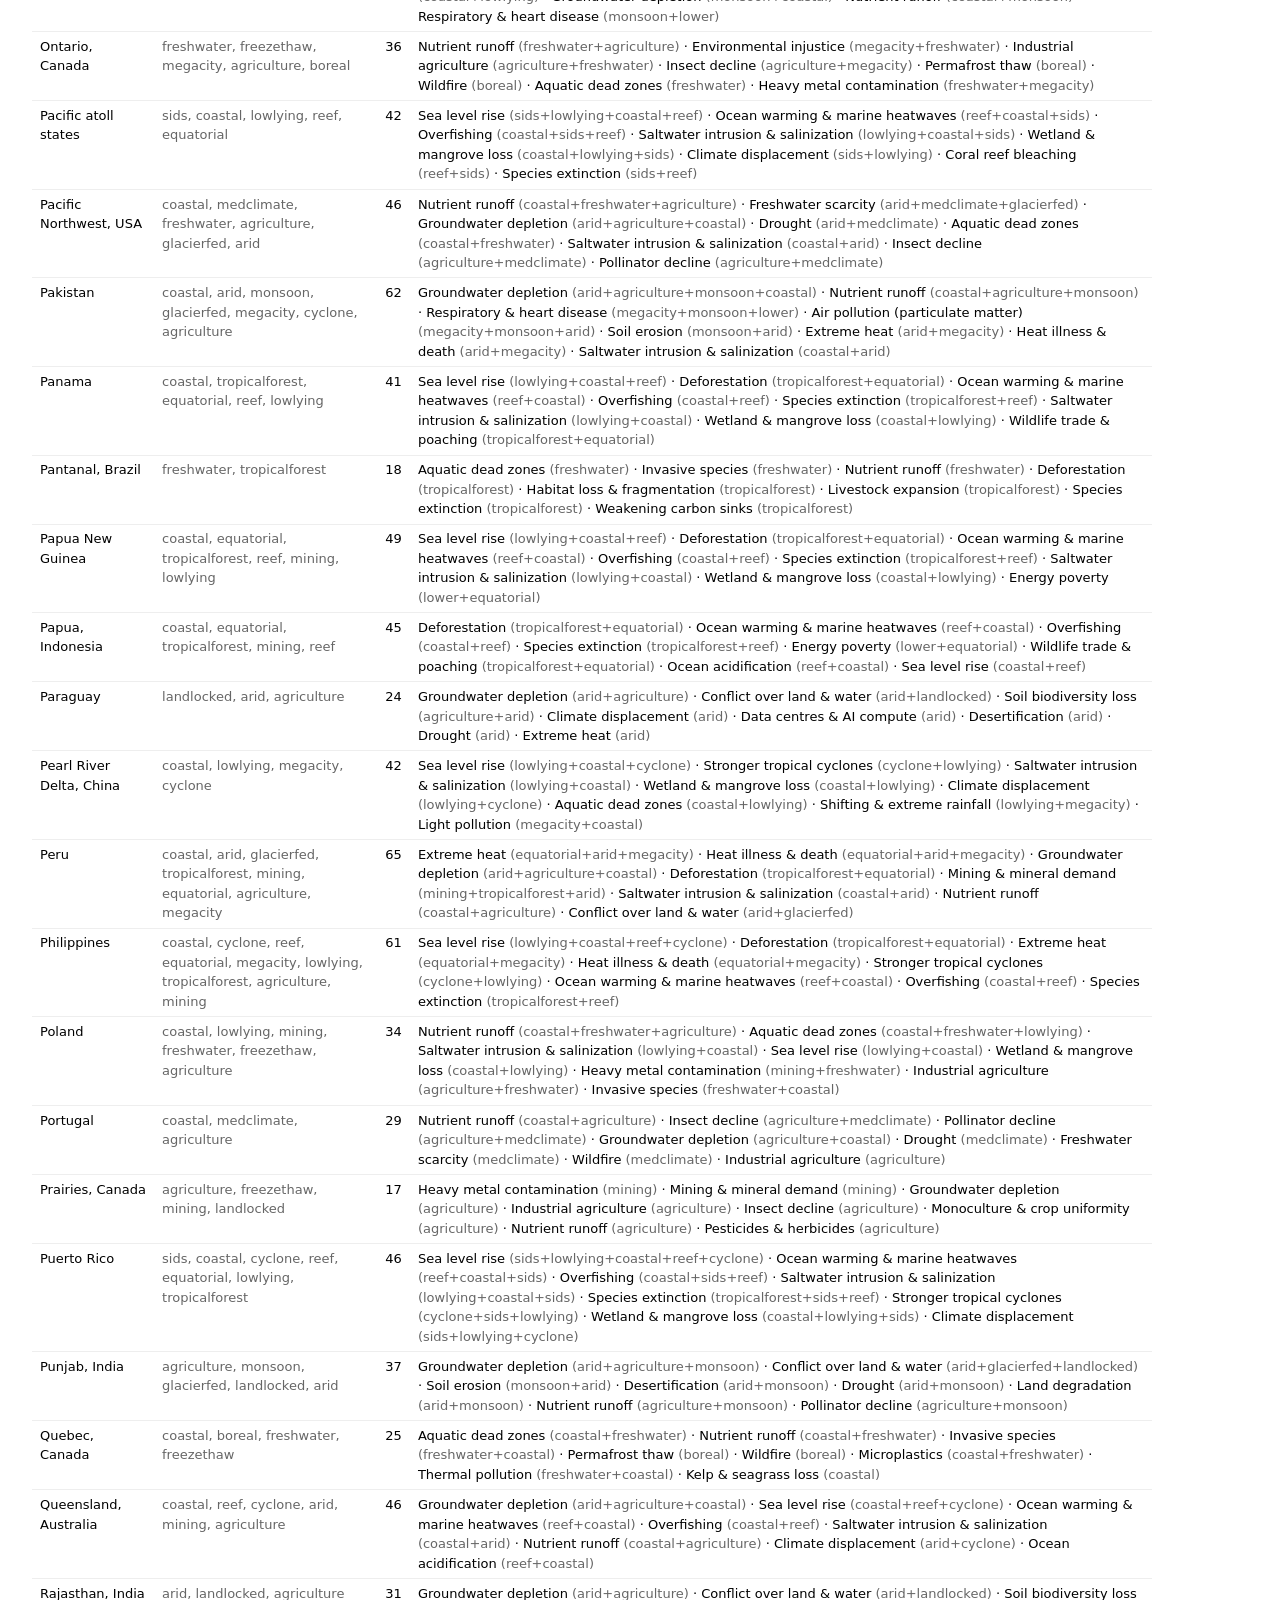
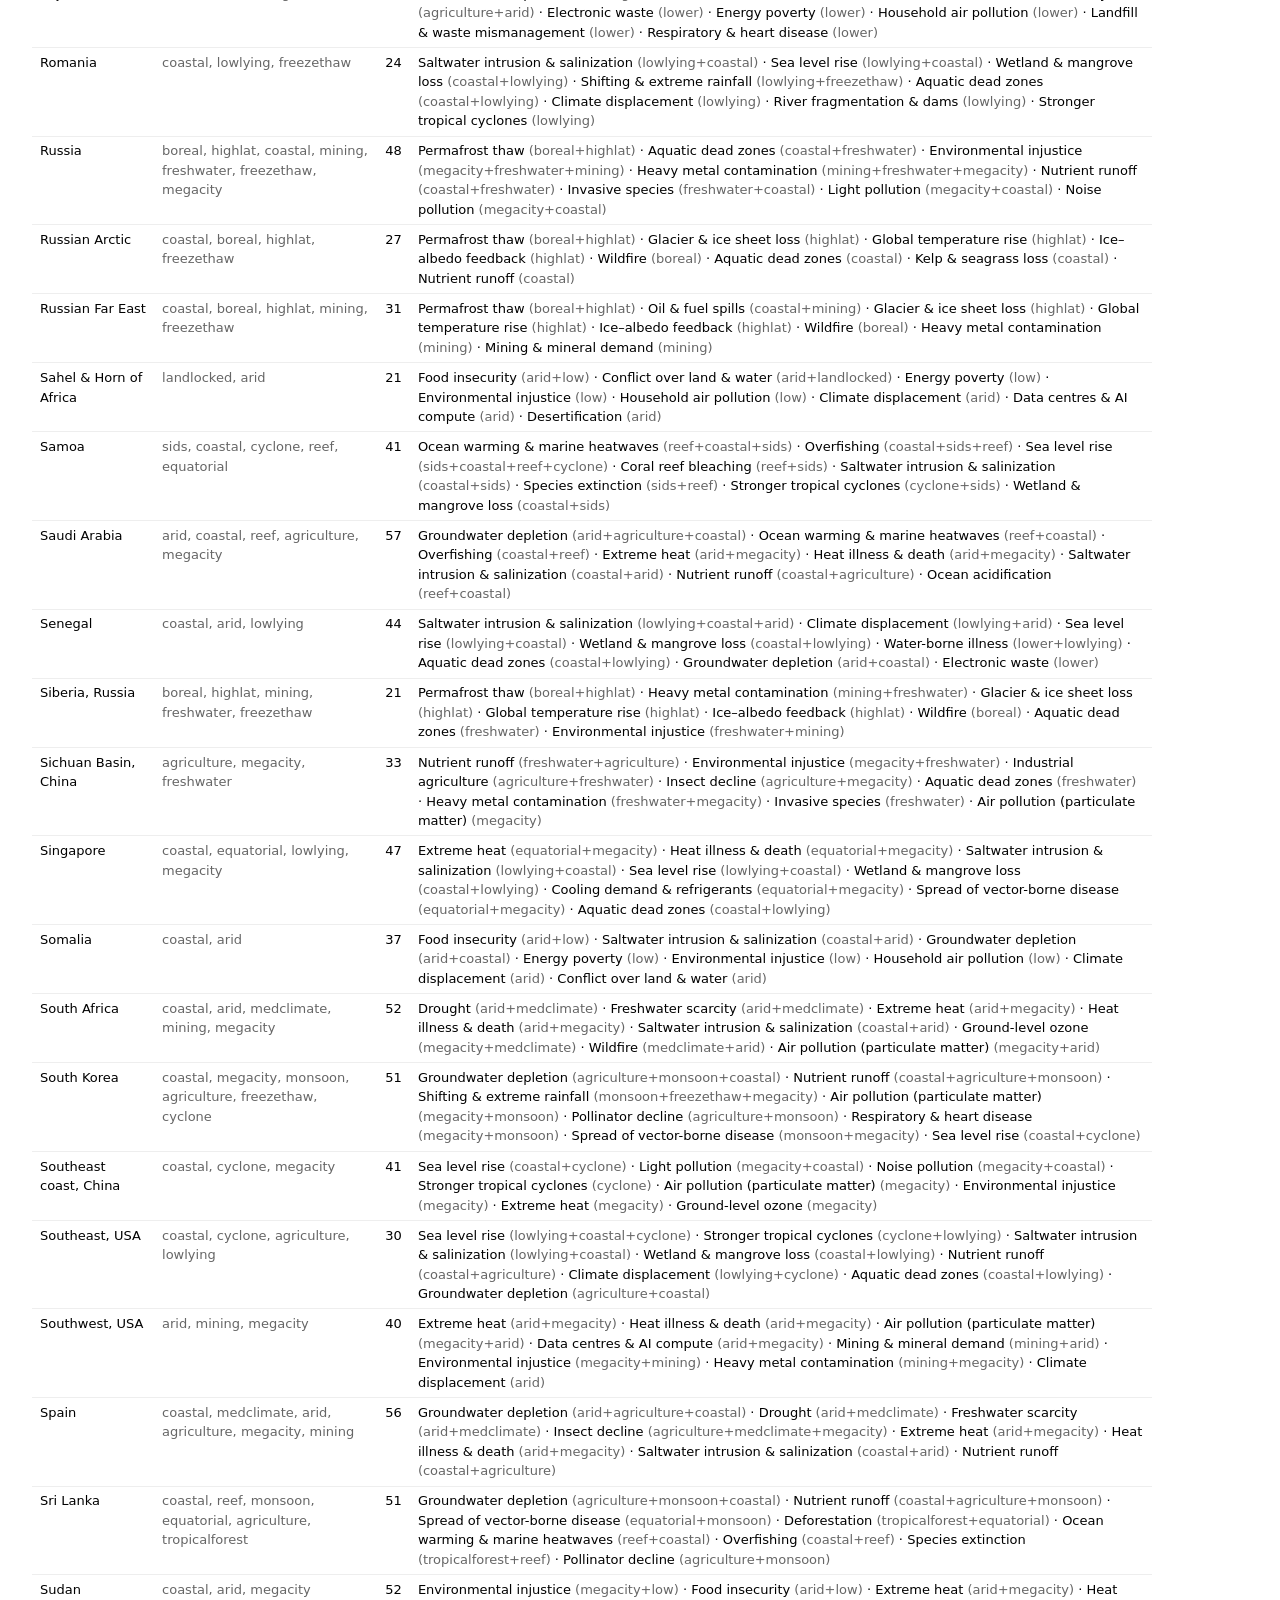
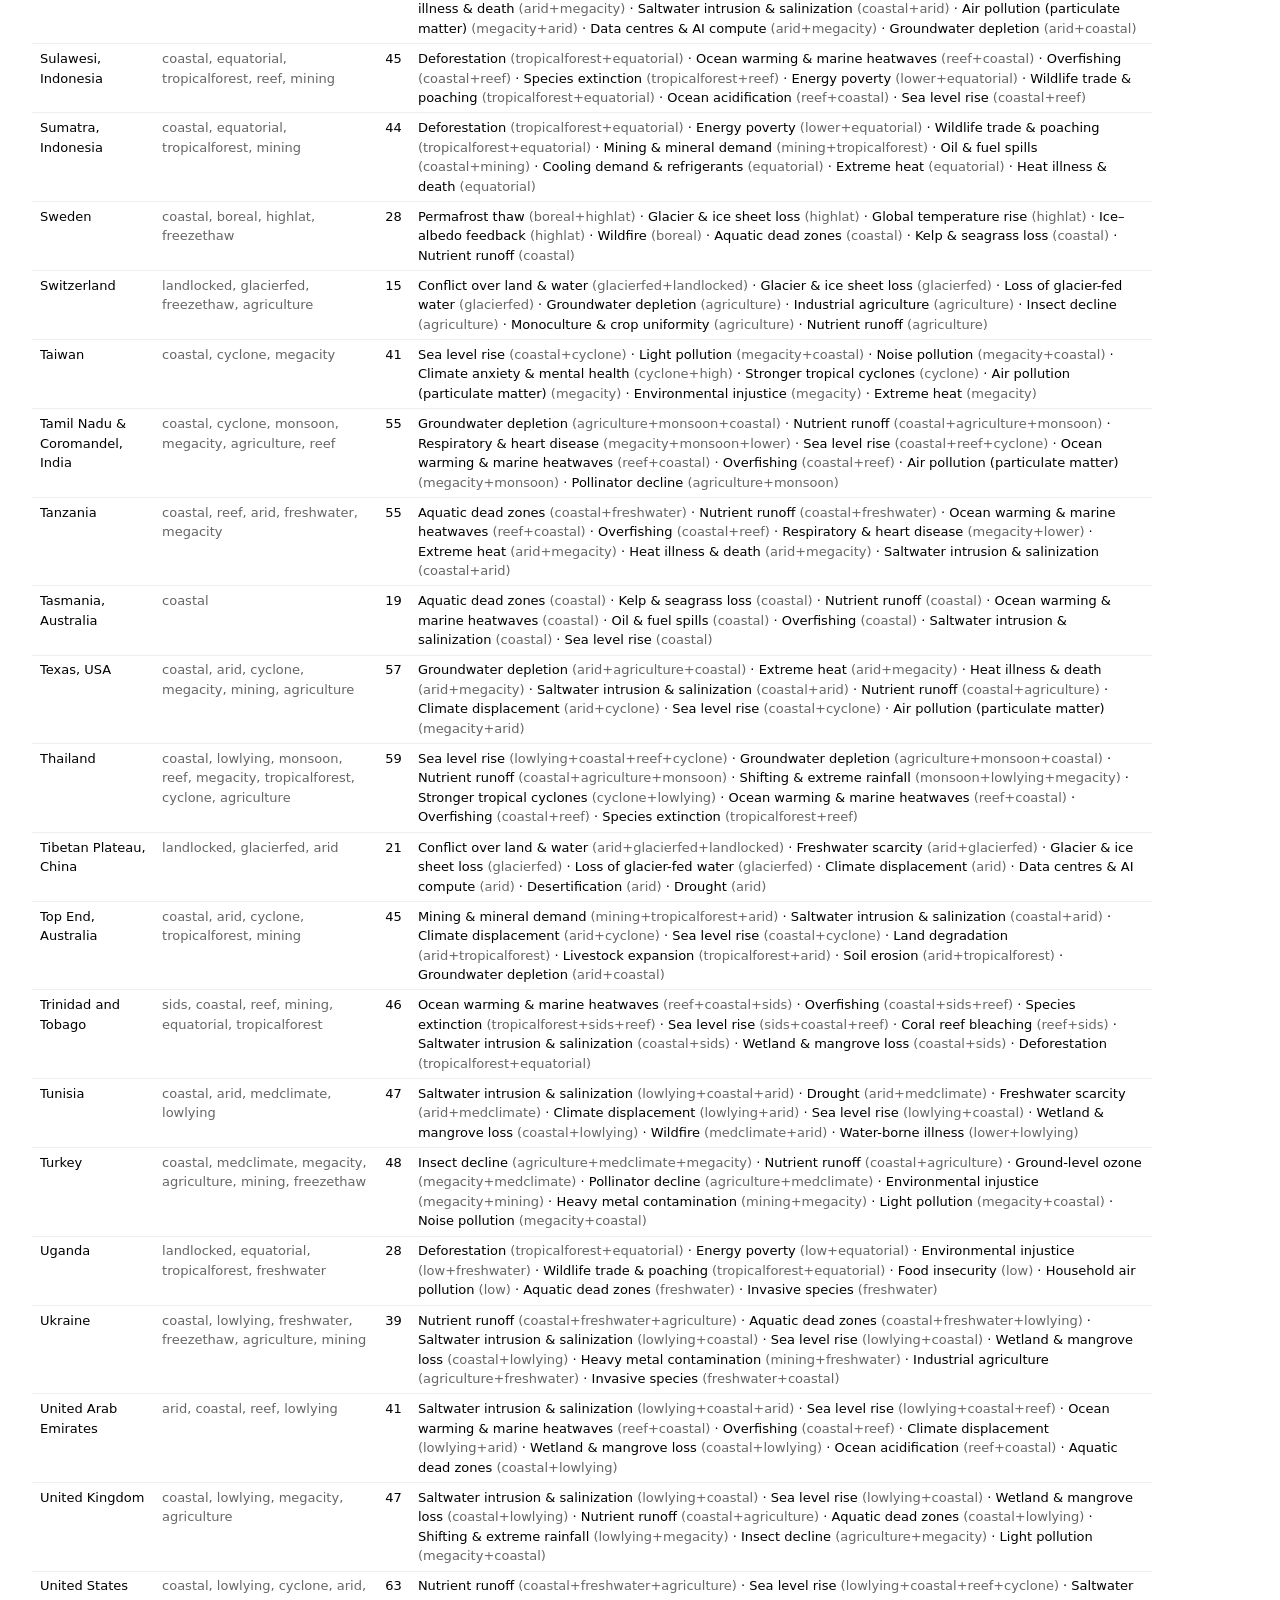
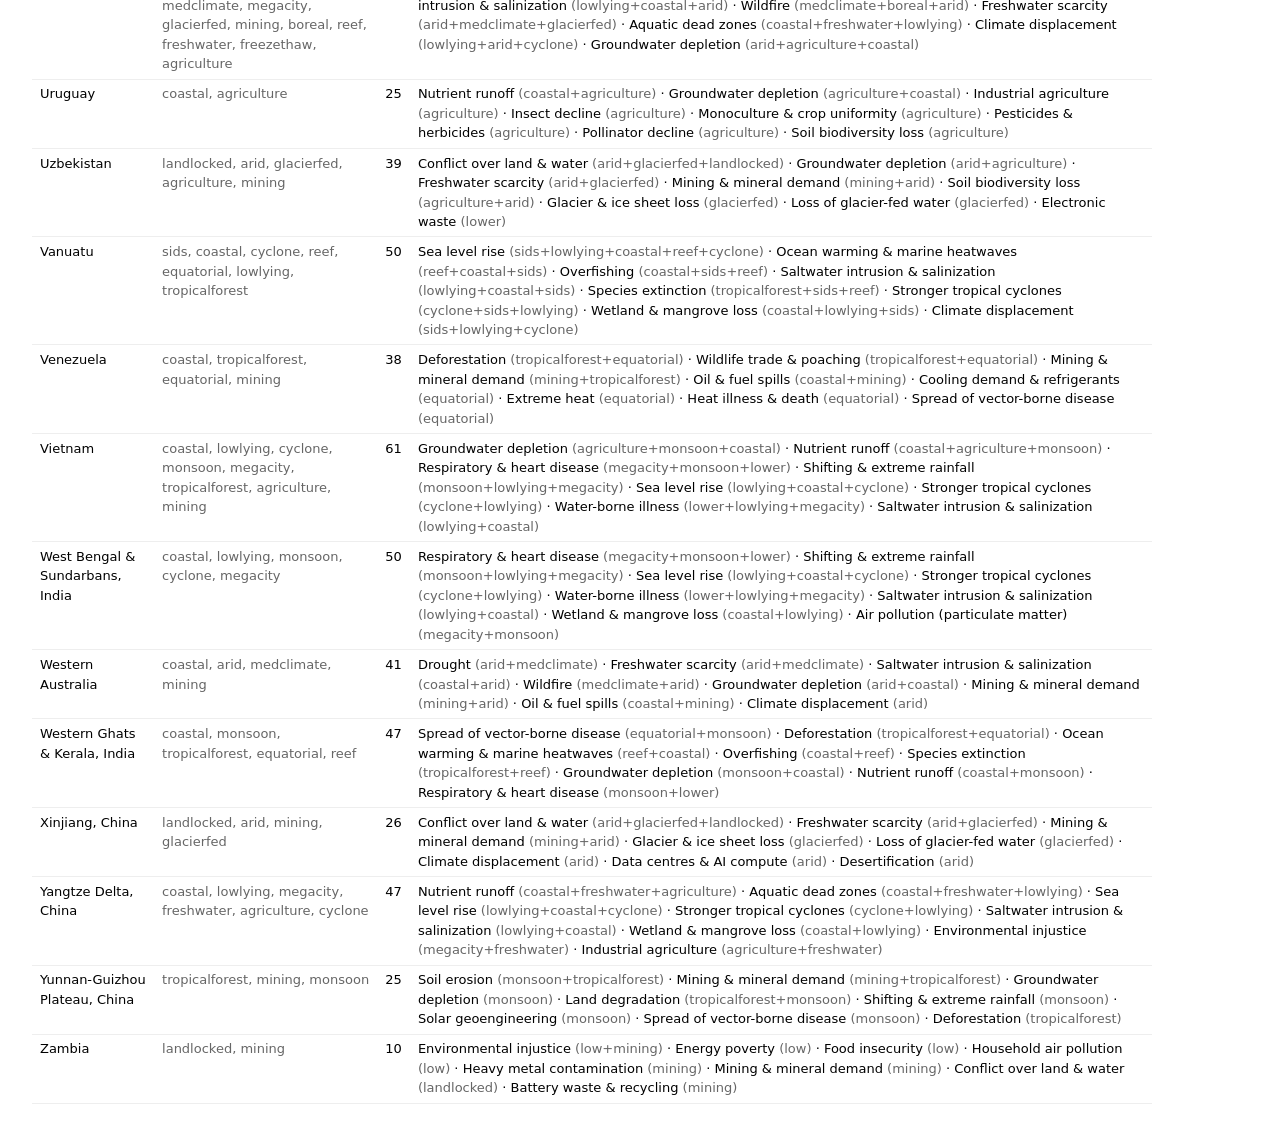
==== commit 744ea04a: "Fix sea level rise ranking near last almost everywhere You were right that the model was undervaluin" ====
--- a/tools/locale-audit.html
+++ b/tools/locale-audit.html
@@ -103,6 +103,31 @@
     'only ' + (n.local.exp || []).map(e => e[0]).join(', ')
     + ' — reaches ' + reach[n.id] + ' of ' + R.PLACES.length + ' places']));
 
+  /* ── issues that surface everywhere and matter nowhere ─────────────────── */
+  /* An issue whose median position is in the bottom fifth of every list it appears in
+     is usually not unimportant -- it is mis-levelled. Exposure score is the sum of
+     matched rules, 3 for `high` and 1.5 for `elevated`, so an issue that declares its
+     main condition at `elevated` scores the floor wherever only that condition matches,
+     and sinks below things that named the same flag `high`. Sea level rise sat in the
+     93rd percentile that way: it declared `coastal` at `elevated`, level with light
+     pollution, so for every coastal country without a delta it ranked near last. */
+  const watchlist = [];
+  const RANK_FLOOR = 0.80;
+  const pos = {};
+  assessed.forEach(a => a.exposed.forEach((r, i) => {
+    (pos[r.node.id] = pos[r.node.id] || []).push((i + 1) / a.exposed.length);
+  }));
+  issues.forEach(n => {
+    const v = (pos[n.id] || []).slice().sort((x, y) => x - y);
+    if (v.length < 6) return;
+    const med = v[Math.floor(v.length / 2)];
+    if (med < RANK_FLOOR) return;
+    const rules = (n.local.exp || []).map(e => e[0] + '/' + e[1]).join(', ');
+    watchlist.push([n.label,
+      `median position ${(med * 100).toFixed(0)}% of ${v.length} lists. `
+      + `Rules: ${rules}`]);
+  });
+
   /* ── flags almost nothing declares ─────────────────────────────────────── */
   const declaredBy = {};
   Object.keys(R.FLAGS).forEach(f => { declaredBy[f] = []; });
@@ -146,6 +171,21 @@
     out.push('</table>');
   }
 
+  /* Deliberately not counted among the problems. Most entries here are correct --
+     plastic waste and noise pollution genuinely are secondary to drought or sea level
+     rise nearly everywhere, and their `elevated` levels say so on purpose. The question
+     the list asks is narrower: is this issue low because it IS low, or because its main
+     condition was written at `elevated` when the issue is the reason that condition
+     matters? Sea level rise was the second kind. */
+  out.push('<h2>Never ranks — review, not necessarily wrong (' + watchlist.length + ')</h2>');
+  if (!watchlist.length) out.push('<p class="ok">Nothing sits at the floor.</p>');
+  else {
+    out.push('<table><tr><th>Issue</th><th>Detail</th></tr>');
+    watchlist.forEach(([s, d]) => out.push(
+      `<tr><td>${esc(s)}</td><td class="muted">${esc(d)}</td></tr>`));
+    out.push('</table>');
+  }
+
   /* ── the full ranking, for eyeballing ──────────────────────────────────── */
   out.push('<h2>Top issues per place (' + R.PLACES.length + ')</h2>');
   out.push('<table><tr><th>Place</th><th>Flags</th><th>n</th><th>Top 8 by exposure</th></tr>');
